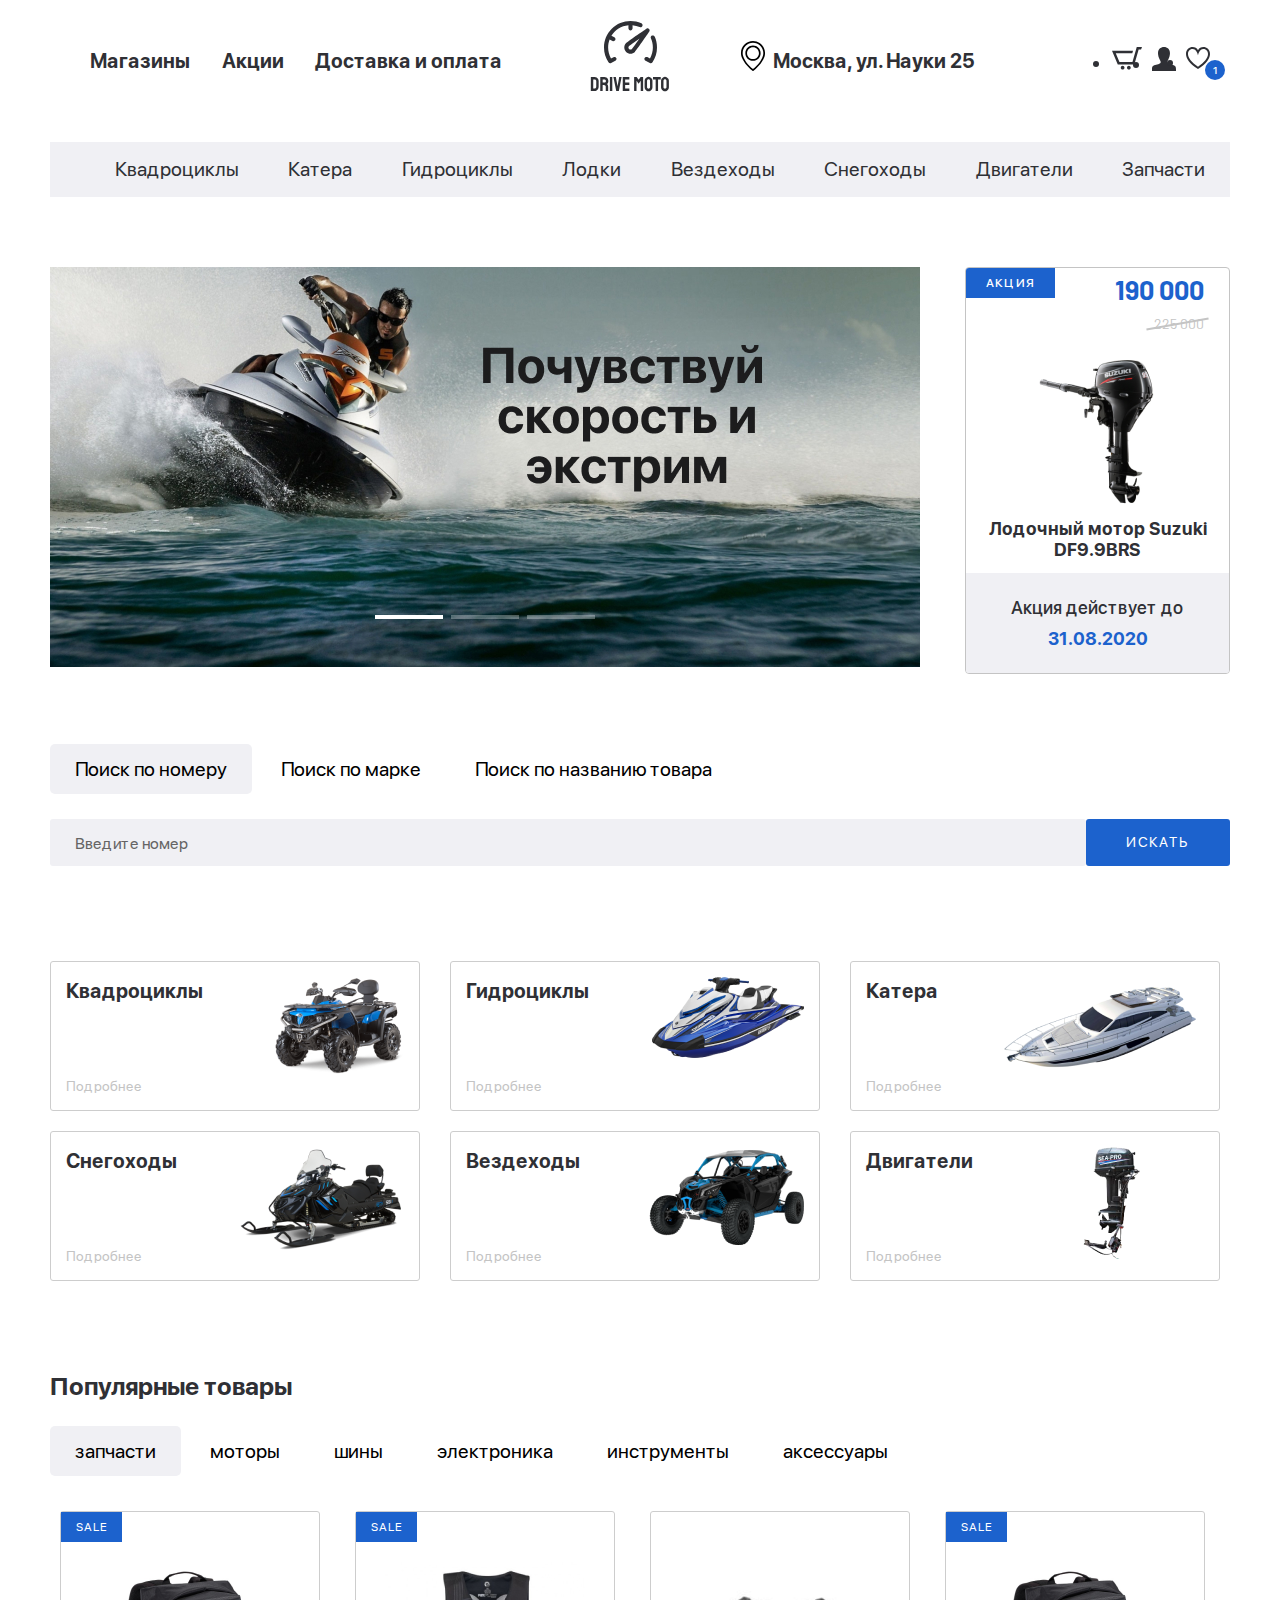
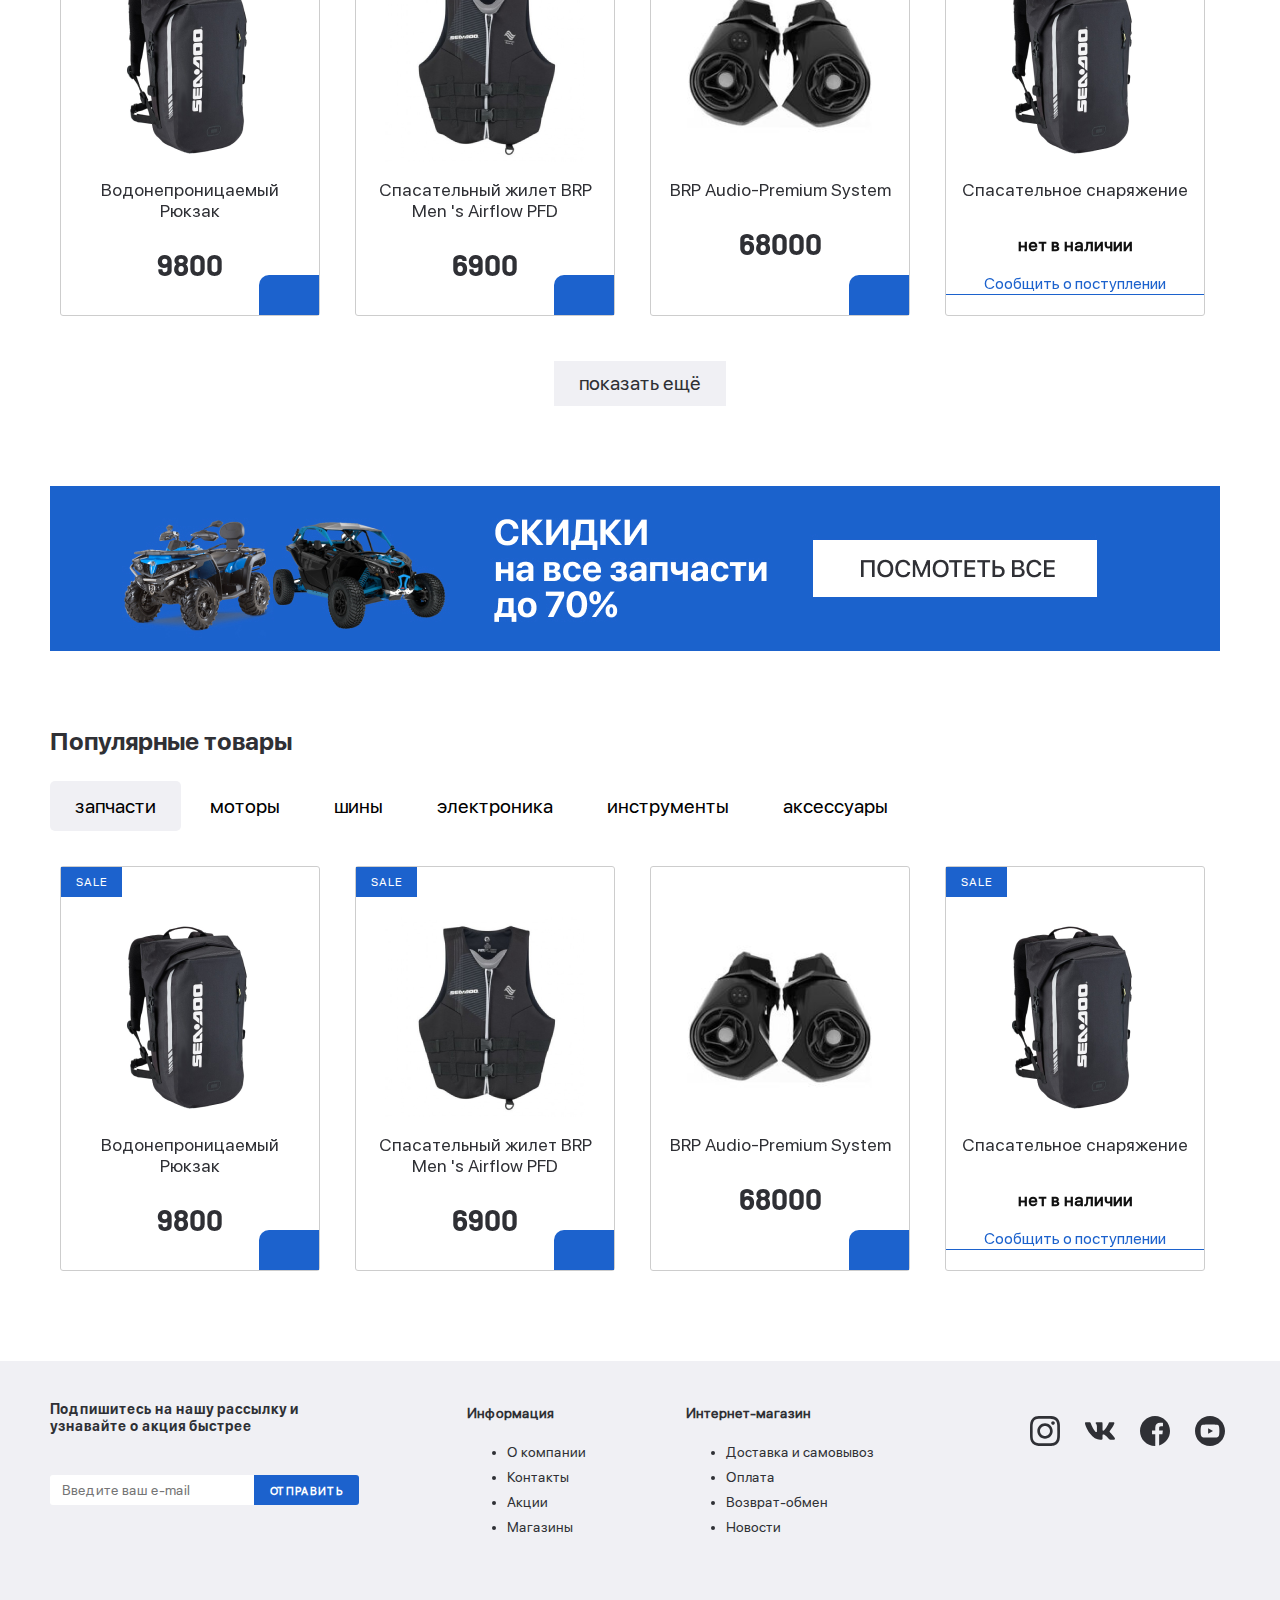
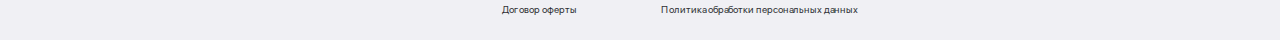
==== index.html @ 395903e8 "Feat (home-page): added footer" ====
<!DOCTYPE html>
<html lang="ru">

<head>
  <meta charset="UTF-8">
  <meta name="viewport" content="width=device-width, initial-scale=1.0">
  <meta http-equiv="X-UA-Compatible" content="ie=edge">
  <title>Document</title>

  <link rel="stylesheet" href="css/output/main.css">
  <!-- 
  <link rel="stylesheet" href="fonts/ght/ght.css"> -->
  <link href="https://fonts.googleapis.com/css2?family=Oswald:wght@200&display=swap" rel="stylesheet">

</head>

<body>

  <header class="header">
    <div class="header__top">
      <div class="container">
        <div class="header__top-inner">
          <div class="header__menu">
            <nav class="header-menu">
              <ul class="header-menu__list">
                <p class="header-menu__item">
                  <a href="#" class="header-menu__link">Магазины</a>
                </p>
                <p class="header-menu__item">
                  <a href="#" class="header-menu__link">Акции</a>
                </p>
                <p class="header-menu__item">
                  <a href="#" class="header-menu__link">Доставка и оплата</a>
                </p>
              </ul>
            </nav>
          </div>


          <!-- logo -->
          <a href="#" class="logo header__logo">
            <img class="logo__img" src="cscc/common-parts/logo/лого.svg" alt="logo">
          </a>

          <div class="header__right-section">
            <p class="header__adress">Москва, ул. Науки 25</p>

            <!-- внутри могут быть как ссылки, так и кнопки -->
            <ul class="header__user-list user-list">
              <li class="user-list__item"><a href="#" class="user-list__link">
                  <img src="cscc/common-parts/user-list/img/wish-list.svg" alt="" class="user-list__img">
                </a></li>
              <li class="user-list__item"><a href="#" class="user-list__link">
                  <img src="cscc/common-parts/user-list/img/man.svg" alt="" class="user-list__img">
                </a></li>
              <li class="user-list__item"><a href="#" class="user-list__link cart-icon">
                  <img src="cscc/common-parts/user-list/img/cart.svg" alt="" class="user-list__img">
                  <p class="cart-icon__count">1</p>
                </a></li>
            </ul>
          </div>

        </div>
      </div>
    </div>

    <div class="header__bottom">
      <div class="container">
        <div class="header__bottom-inner">
          <ul class="header-categories">
            <li class="header-categories__item"><a href="#" class="header-categories__link">Квадроциклы</a></li>
            <li class="header-categories__item"><a href="#" class="header-categories__link">Катера</a></li>
            <li class="header-categories__item"><a href="#" class="header-categories__link">Гидроциклы</a></li>
            <li class="header-categories__item"><a href="#" class="header-categories__link">Лодки</a></li>
            <li class="header-categories__item"><a href="#" class="header-categories__link">Вездеходы</a></li>
            <li class="header-categories__item"><a href="#" class="header-categories__link">Снегоходы</a></li>
            <li class="header-categories__item"><a href="#" class="header-categories__link">Двигатели</a></li>
            <li class="header-categories__item"><a href="#" class="header-categories__link">Запчасти</a></li>
          </ul>
        </div>
      </div>
    </div>

  </header>

  <section class="slider-section">
    <div class="container">
      <div class="slider-section__inner">


        <div class="slider-section__slider swiper">
          <div class="swiper-container">
            <!-- наименование не обязательно -->
            <div class="swiper-wrapper">
              <a href="#" class="swiper-slide card">
                <img src="cscc/slider-section/slider/content-img/slider-item.jpg" alt="slide">
              </a>
              <a href="#" class="swiper-slide card">
                <img src="cscc/slider-section/slider/content-img/slider-item.jpg" alt="slide">
              </a>
              <a href="#" class="swiper-slide card">
                <img src="cscc/slider-section/slider/content-img/slider-item.jpg" alt="slide">
              </a>

            </div>
            <button id="s-b-next-1" class="swiper-button-next"></button>
            <button id="s-b-prev-1" class="swiper-button-prev"></button>
            <div class="swiper-pagination"></div>
          </div>
        </div>

        <a class="slider-section__promo promo-deal" href="#">
          <div class="promo-deal__header">
            <p class="promo-deal__action">акция</p>
            <div class="promo-deal__prices">
              <div class="promo-deal__price-new">190 000</div>
              <div class="promo-deal__price-old">225 000</div>
            </div>
          </div>

          <div class="promo-deal__body">
            <img src="images/deal-item.png" alt="boat motor" class="promo-deal__img">
            <div class="promo-deal__name">Лодочный мотор
              Suzuki DF9.9BRS</div>
          </div>

          <div class="promo-deal__footer">
            <p class="promo-deal__title">Акция действует до</p>
            <time class="promo-deal__time" datetime="2020-08-31">31.08.2020</time>
          </div>
        </a>
      </div>
    </div>
  </section>

  <section class="search">
    <div class="container">
      <div class="search__inner tabs">
        <div class="search__tabs tabs__btn-box">
          <!-- tabs-section__btn-box -->
          <button data-section="search" data-btn="1" type="button" class="tabs__btn ">Поиск по номеру</button>
          <button data-section="search" data-btn="2" type="button" class="tabs__btn ">Поиск по марке</button>
          <button data-section="search" data-btn="3" type="button" class="tabs__btn ">Поиск по названию товара</button>
        </div>

        <div data-section="search" data-content='1' class="tabs__contents-box">
          <!-- search__content-box -->
          <form class="search__form">
            <input type="text" placeholder="Введите номер" class="search__input">
            <button type="submit" class="search__btn">искать</button>
          </form>
        </div>

        <div data-section="search" data-content='2' class="tabs__contents-box">
          <form class="search__form">
            <input type="text" placeholder="Введите марку" class="search__input">
            <button type="submit" class="search__btn">искать</button>
          </form>
        </div>

        <div data-section="search" data-content='3' class="tabs__contents-box">
          <form class="search__form">
            <input type="text" placeholder="Введите название товара" class="search__input">
            <button type="submit" class="search__btn">искать</button>
          </form>
        </div>
      </div>

    </div>

  </section>

  <section class="categories">
    <div class="container">
      <div class="categories__inner">
        <a href="#" class="categories__item ">
          <div class="categories__info">
            <p class="categories__info-title">Квадроциклы</p>
            <p class="categories__info-more">Подробнее</p>
          </div>
          <div class="category__img">
            <img src="cscc/category-section/img/item-1.png" alt="Квадроциклы">
          </div>
        </a>
        <a href="#" class="categories__item ">
          <div class="categories__info">
            <p class="categories__info-title">Гидроциклы</p>
            <p class="categories__info-more">Подробнее</p>
          </div>
          <div class="category__img">
            <img src="cscc/category-section/img/item-2.png" alt="Квадроциклы">
          </div>
        </a>
        <a href="#" class="categories__item ">
          <div class="categories__info">
            <p class="categories__info-title">Катера</p>
            <p class="categories__info-more">Подробнее</p>
          </div>
          <div class="category__img">
            <img src="cscc/category-section/img/item-3.png" alt="Квадроциклы">
          </div>

        </a>
        <a href="#" class="categories__item ">
          <div class="categories__info">
            <p class="categories__info-title">Снегоходы</p>
            <p class="categories__info-more">Подробнее</p>
          </div>
          <div class="category__img">
            <img src="cscc/category-section/img/item-4.png" alt="Квадроциклы">
          </div>
        </a>
        <a href="#" class="categories__item ">
          <div class="categories__info">
            <p class="categories__info-title">Вездеходы</p>
            <p class="categories__info-more">Подробнее</p>
          </div>
          <div class="category__img">
            <img src="cscc/category-section/img/item-5.png" alt="Квадроциклы">
          </div>
        </a>
        <a href="#" class="categories__item ">
          <div class="categories__info">
            <p class="categories__info-title">Двигатели</p>
            <p class="categories__info-more">Подробнее</p>
          </div>
          <div class="category__img">
            <img src="cscc/category-section/img/item-6.png" alt="Квадроциклы">
          </div>
        </a>
      </div>
    </div>

  </section>


  <!-- внутри следующей секции следующий принцип:
сперва идёт блок с табами-кнопками, каждая из которых имеет свой атрибут, необходимый для работы скрипта.
После идёт блок с контентом, внутри каждого из которых расположен слайдер со своим контентом-карточками. 
Инициализация экземпляров слайдера - в одном файле
Стилизация карточек с контентом реализована через классы-модификаторы -->

  <!-- внутри карточек не прописываю обработку событий (нажатие кнопок и фиксацию их нового состояния). Это легко, но на мой взгляд, на текущем этапе - это лишняя работа. Вёрстка всё равно будет переносится на реакт. -->
  <section class="popular">
    <div class="container">

      <h2 class="popular__title">Популярные товары</h2>
      <div class="popular__inner tabs">
        <div class="popular__tabs tabs__btn-box">
          <!-- tabs-section__btn-box -->
          <button data-section="popular" data-btn="1" type="button" class="tabs__btn ">запчасти</button>
          <button data-section="popular" data-btn="2" type="button" class="tabs__btn ">моторы</button>
          <button data-section="popular" data-btn="3" type="button" class="tabs__btn ">шины</button>
          <button data-section="popular" data-btn="4" type="button" class="tabs__btn ">электроника</button>
          <button data-section="popular" data-btn="5" type="button" class="tabs__btn ">инструменты</button>
          <button data-section="popular" data-btn="6" type="button" class="tabs__btn ">аксессуары</button>
        </div>

        <!-- возможно, для всего контента нужно будет сделать дополнительную обёртку. Логически изолировать таким образом контент от табов -->
        <div data-section="popular" data-content='1' class="tabs__contents-box">
          <!-- search__content-box -->
          <div class="popular-section__slider">
            <div class="swiper-container swiper">
              <!-- наименование не обязательно -->
              <div class="swiper-wrapper">

                <div class="swiper-slide card">

                  <div class="product-card product-card--sale">
                    <button id="spec" type="button" class="product-card__wish-list">
                      <svg>
                        <use href="./../store/cscc/common-parts/product-cart/icon/icons-sprite.svg#wish-list" />
                      </svg>
                    </button>
                    <button type="button" class="product-card__cart product-card__cart--active">
                      <svg>
                        <use href="./../store/cscc/common-parts/product-cart/icon/icons-sprite.svg#cart" />
                      </svg>
                    </button>
                    <button type="button" class="product-card__notify">Сообщить о поступлении</button>

                    <a href class="product-card__inner">
                      <p class="product-card__hover-text">посмотреть товар</p>
                      <p class="product-card__not-available">нет в наличии</p>

                      <div class="product-card__img">
                        <img src="cscc/popular-section/content-img/item-1.png" alt="Рюкзак">
                      </div>
                      <h4 class="product-card__title">Водонепроницаемый Рюкзак</h4>
                      <p class="product-card__price">9800</p>
                    </a>
                  </div>
                </div>
                <div class="swiper-slide card">

                  <div class="product-card product-card--sale">
                    <button id="spec" type="button" class="product-card__wish-list product-card__wish-list--active">
                      <svg>
                        <use href="./../store/cscc/common-parts/product-cart/icon/icons-sprite.svg#wish-list" />
                      </svg>
                    </button>
                    <button type="button" class="product-card__cart ">
                      <svg>
                        <use href="./../store/cscc/common-parts/product-cart/icon/icons-sprite.svg#cart" />
                      </svg>
                    </button>
                    <button type="button" class="product-card__notify">Сообщить о поступлении</button>

                    <a href class="product-card__inner">
                      <p class="product-card__hover-text">посмотреть товар</p>
                      <p class="product-card__not-available">нет в наличии</p>

                      <div class="product-card__img">
                        <img src="cscc/popular-section/content-img/item-2.png" alt="Шмот">
                      </div>
                      <h4 class="product-card__title">Спасательный жилет BRP Men 's Airflow PFD</h4>
                      <p class="product-card__price">6900</p>
                    </a>
                  </div>
                </div>
                <div class="swiper-slide card">

                  <div class="product-card ">
                    <button id="spec" type="button" class="product-card__wish-list product-card__wish-list--active">
                      <svg>
                        <use href="./../store/cscc/common-parts/product-cart/icon/icons-sprite.svg#wish-list" />
                      </svg>
                    </button>
                    <button type="button" class="product-card__cart ">
                      <svg>
                        <use href="./../store/cscc/common-parts/product-cart/icon/icons-sprite.svg#cart" />
                      </svg>
                    </button>
                    <button type="button" class="product-card__notify">Сообщить о поступлении</button>

                    <a href class="product-card__inner">
                      <p class="product-card__hover-text">посмотреть товар</p>
                      <p class="product-card__not-available">нет в наличии</p>

                      <div class="product-card__img">
                        <img src="cscc/popular-section/content-img/item-3.png" alt="Шмот">
                      </div>
                      <h4 class="product-card__title">BRP Audio-Premium System</h4>
                      <p class="product-card__price">68000</p>
                    </a>
                  </div>
                </div>
                <div class="swiper-slide card">

                  <div class="product-card product-card--sale product-card--not-available">
                    <button id="spec" type="button" class="product-card__wish-list">
                      <svg>
                        <use href="./../store/cscc/common-parts/product-cart/icon/icons-sprite.svg#wish-list" />
                      </svg>
                    </button>
                    <button type="button" class="product-card__cart ">
                      <svg>
                        <use href="./../store/cscc/common-parts/product-cart/icon/icons-sprite.svg#cart" />
                      </svg>
                    </button>
                    <button type="button" class="product-card__notify">Сообщить о поступлении</button>

                    <a href class="product-card__inner">
                      <p class="product-card__hover-text">посмотреть товар</p>
                      <p class="product-card__not-available">нет в наличии</p>

                      <div class="product-card__img">
                        <img src="cscc/popular-section/content-img/item-1.png" alt="Шмот">
                      </div>
                      <h4 class="product-card__title">Спасательное снаряжение</h4>
                      <p class="product-card__price">1000</p>
                    </a>
                  </div>
                </div>
                <div class="swiper-slide card">

                  <div class="product-card product-card--sale">
                    <button id="spec" type="button" class="product-card__wish-list product-card__wish-list--active">
                      <svg>
                        <use href="./../store/cscc/common-parts/product-cart/icon/icons-sprite.svg#wish-list" />
                      </svg>
                    </button>
                    <button type="button" class="product-card__cart ">
                      <svg>
                        <use href="./../store/cscc/common-parts/product-cart/icon/icons-sprite.svg#cart" />
                      </svg>
                    </button>
                    <button type="button" class="product-card__notify">Сообщить о поступлении</button>

                    <a href class="product-card__inner">
                      <p class="product-card__hover-text">посмотреть товар</p>
                      <p class="product-card__not-available">нет в наличии</p>

                      <div class="product-card__img">
                        <img src="cscc/popular-section/content-img/item-1.png" alt="Шмот">
                      </div>
                      <h4 class="product-card__title">Спасательный жилет BRP Men 's Airflow PFD</h4>
                      <p class="product-card__price">9800</p>
                    </a>
                  </div>
                </div>


              </div>
              <!-- уникальные id - для работы свайпера
              <button id="s-b-next-2" class="swiper-button-next"></button>
              <button id="s-b-prev-2" class="swiper-button-prev"></button> -->
              <div class="swiper-pagination"></div>
            </div>
            <!-- зарезервированные кнопки для слайдера -->
            <!-- <button class="swiper-button-next swiper-button-next1"></button>
            <button class="swiper-button-prev swiper-button-prev1"></button> -->
          </div>
          <div class="popular__show-more">
            <a href="#" class="popular__show-more-link">показать ещё</a>
          </div>
        </div>
        <div data-section="popular" data-content='2' class="tabs__contents-box">
          <div class="popular-section__slider">
            <div class="swiper-container swiper">
              <!-- наименование не обязательно -->
              <div class="swiper-wrapper">


                <div class="swiper-slide card">

                  <div class="product-card ">
                    <button id="spec" type="button" class="product-card__wish-list product-card__wish-list--active">
                      <svg>
                        <use href="./../store/cscc/common-parts/product-cart/icon/icons-sprite.svg#wish-list" />
                      </svg>
                    </button>
                    <button type="button" class="product-card__cart ">
                      <svg>
                        <use href="./../store/cscc/common-parts/product-cart/icon/icons-sprite.svg#cart" />
                      </svg>
                    </button>
                    <button type="button" class="product-card__notify">Сообщить о поступлении</button>

                    <a href class="product-card__inner">
                      <p class="product-card__hover-text">посмотреть товар</p>
                      <p class="product-card__not-available">нет в наличии</p>

                      <div class="product-card__img">
                        <img src="cscc/popular-section/content-img/item-3.png" alt="Шмот">
                      </div>
                      <h4 class="product-card__title">BRP Audio-Premium System</h4>
                      <p class="product-card__price">68000</p>
                    </a>
                  </div>
                </div>
                <div class="swiper-slide card">

                  <div class="product-card product-card--sale product-card--not-available">
                    <button id="spec" type="button" class="product-card__wish-list">
                      <svg>
                        <use href="./../store/cscc/common-parts/product-cart/icon/icons-sprite.svg#wish-list" />
                      </svg>
                    </button>
                    <button type="button" class="product-card__cart ">
                      <svg>
                        <use href="./../store/cscc/common-parts/product-cart/icon/icons-sprite.svg#cart" />
                      </svg>
                    </button>
                    <button type="button" class="product-card__notify">Сообщить о поступлении</button>

                    <a href class="product-card__inner">
                      <p class="product-card__hover-text">посмотреть товар</p>
                      <p class="product-card__not-available">нет в наличии</p>

                      <div class="product-card__img">
                        <img src="cscc/popular-section/content-img/item-1.png" alt="Шмот">
                      </div>
                      <h4 class="product-card__title">Спасательное снаряжение</h4>
                      <p class="product-card__price">1000</p>
                    </a>
                  </div>
                </div>
                <div class="swiper-slide card">

                  <div class="product-card product-card--sale">
                    <button id="spec" type="button" class="product-card__wish-list product-card__wish-list--active">
                      <svg>
                        <use href="./../store/cscc/common-parts/product-cart/icon/icons-sprite.svg#wish-list" />
                      </svg>
                    </button>
                    <button type="button" class="product-card__cart ">
                      <svg>
                        <use href="./../store/cscc/common-parts/product-cart/icon/icons-sprite.svg#cart" />
                      </svg>
                    </button>
                    <button type="button" class="product-card__notify">Сообщить о поступлении</button>

                    <a href class="product-card__inner">
                      <p class="product-card__hover-text">посмотреть товар</p>
                      <p class="product-card__not-available">нет в наличии</p>

                      <div class="product-card__img">
                        <img src="cscc/popular-section/content-img/item-1.png" alt="Шмот">
                      </div>
                      <h4 class="product-card__title">Спасательный жилет BRP Men 's Airflow PFD</h4>
                      <p class="product-card__price">9800</p>
                    </a>
                  </div>
                </div>
                <div class="swiper-slide card">

                  <div class="product-card product-card--sale">
                    <button id="spec" type="button" class="product-card__wish-list">
                      <svg>
                        <use href="./../store/cscc/common-parts/product-cart/icon/icons-sprite.svg#wish-list" />
                      </svg>
                    </button>
                    <button type="button" class="product-card__cart product-card__cart--active">
                      <svg>
                        <use href="./../store/cscc/common-parts/product-cart/icon/icons-sprite.svg#cart" />
                      </svg>
                    </button>
                    <button type="button" class="product-card__notify">Сообщить о поступлении</button>

                    <a href class="product-card__inner">
                      <p class="product-card__hover-text">посмотреть товар</p>
                      <p class="product-card__not-available">нет в наличии</p>

                      <div class="product-card__img">
                        <img src="cscc/popular-section/content-img/item-1.png" alt="Рюкзак">
                      </div>
                      <h4 class="product-card__title">Водонепроницаемый Рюкзак</h4>
                      <p class="product-card__price">9800</p>
                    </a>
                  </div>
                </div>
                <div class="swiper-slide card">

                  <div class="product-card product-card--sale">
                    <button id="spec" type="button" class="product-card__wish-list product-card__wish-list--active">
                      <svg>
                        <use href="./../store/cscc/common-parts/product-cart/icon/icons-sprite.svg#wish-list" />
                      </svg>
                    </button>
                    <button type="button" class="product-card__cart ">
                      <svg>
                        <use href="./../store/cscc/common-parts/product-cart/icon/icons-sprite.svg#cart" />
                      </svg>
                    </button>
                    <button type="button" class="product-card__notify">Сообщить о поступлении</button>

                    <a href class="product-card__inner">
                      <p class="product-card__hover-text">посмотреть товар</p>
                      <p class="product-card__not-available">нет в наличии</p>

                      <div class="product-card__img">
                        <img src="cscc/popular-section/content-img/item-2.png" alt="Шмот">
                      </div>
                      <h4 class="product-card__title">Спасательный жилет BRP Men 's Airflow PFD</h4>
                      <p class="product-card__price">6900</p>
                    </a>
                  </div>
                </div>


              </div>
              <!-- уникальные id - для работы свайпера
              <button id="s-b-next-2" class="swiper-button-next"></button>
              <button id="s-b-prev-2" class="swiper-button-prev"></button> -->
              <div class="swiper-pagination"></div>
            </div>
            <!-- зарезервированные кнопки для слайдера -->
            <!-- <button class="swiper-button-next swiper-button-next1"></button>
            <button class="swiper-button-prev swiper-button-prev1"></button> -->
          </div>
          <div class="popular__show-more">
            <a href="#" class="popular__show-more-link">показать ещё</a>
          </div>
        </div>
        <div data-section="popular" data-content='3' class="tabs__contents-box">
          <div class="popular-section__slider">
            <div class="swiper-container swiper">
              <!-- наименование не обязательно -->
              <div class="swiper-wrapper">

                <div class="swiper-slide card">
                  another slider-content
                </div>
                <div class="swiper-slide card">
                  another slider-content
                </div>
                <div class="swiper-slide card">
                  another slider-content
                </div>
                <div class="swiper-slide card">
                  another slider-content
                </div>
                <div class="swiper-slide card">
                  another slider-content
                </div>

              </div>
              <!-- уникальные id - для работы свайпера
              <button id="s-b-next-2" class="swiper-button-next"></button>
              <button id="s-b-prev-2" class="swiper-button-prev"></button> -->
              <div class="swiper-pagination"></div>
            </div>
            <!-- зарезервированные кнопки для слайдера -->
            <!-- <button class="swiper-button-next swiper-button-next1"></button>
            <button class="swiper-button-prev swiper-button-prev1"></button> -->
          </div>
          <div class="popular__show-more">
            <a href="#" class="popular__show-more-link">показать ещё</a>
          </div>
        </div>
        <div data-section="popular" data-content='4' class="tabs__contents-box">
          <div class="popular-section__slider">
            <div class="swiper-container swiper">
              <!-- наименование не обязательно -->
              <div class="swiper-wrapper">

                <div class="swiper-slide card">
                  slider with electronics content
                </div>
                <div class="swiper-slide card">
                  slider with electronics content
                </div>
                <div class="swiper-slide card">
                  slider with electronics content
                </div>
                <div class="swiper-slide card">
                  slider with electronics content
                </div>
                <div class="swiper-slide card">
                  slider with electronics content
                </div>

              </div>
              <!-- уникальные id - для работы свайпера
              <button id="s-b-next-2" class="swiper-button-next"></button>
              <button id="s-b-prev-2" class="swiper-button-prev"></button> -->
              <div class="swiper-pagination"></div>
            </div>
            <!-- зарезервированные кнопки для слайдера -->
            <!-- <button class="swiper-button-next swiper-button-next1"></button>
            <button class="swiper-button-prev swiper-button-prev1"></button> -->
          </div>
          <div class="popular__show-more">
            <a href="#" class="popular__show-more-link">показать ещё</a>
          </div>
        </div>
        <div data-section="popular" data-content='5' class="tabs__contents-box">
          <div class="popular-section__slider">
            <div class="swiper-container swiper">
              <!-- наименование не обязательно -->
              <div class="swiper-wrapper">

                <div class="swiper-slide card">
                  some slider-content
                </div>
                <div class="swiper-slide card">
                  some slider-content
                </div>
                <div class="swiper-slide card">
                  some slider-content
                </div>
                <div class="swiper-slide card">
                  some slider-content
                </div>
                <div class="swiper-slide card">
                  some slider-content
                </div>

              </div>
              <!-- уникальные id - для работы свайпера
              <button id="s-b-next-2" class="swiper-button-next"></button>
              <button id="s-b-prev-2" class="swiper-button-prev"></button> -->
              <div class="swiper-pagination"></div>
            </div>
            <!-- зарезервированные кнопки для слайдера -->
            <!-- <button class="swiper-button-next swiper-button-next1"></button>
            <button class="swiper-button-prev swiper-button-prev1"></button> -->
          </div>
          <div class="popular__show-more">
            <a href="#" class="popular__show-more-link">показать ещё</a>
          </div>
        </div>
        <div data-section="popular" data-content='6' class="tabs__contents-box">
          <div class="popular-section__slider">
            <div class="swiper-container swiper">
              <!-- наименование не обязательно -->
              <div class="swiper-wrapper">

                <div class="swiper-slide card">
                  another slider-content
                </div>
                <div class="swiper-slide card">
                  another slider-content
                </div>
                <div class="swiper-slide card">
                  another slider-content
                </div>
                <div class="swiper-slide card">
                  another slider-content
                </div>
                <div class="swiper-slide card">
                  another slider-content
                </div>

              </div>
              <!-- уникальные id - для работы свайпера
              <button id="s-b-next-2" class="swiper-button-next"></button>
              <button id="s-b-prev-2" class="swiper-button-prev"></button> -->
              <div class="swiper-pagination"></div>
            </div>
            <!-- зарезервированные кнопки для слайдера -->
            <!-- <button class="swiper-button-next swiper-button-next1"></button>
            <button class="swiper-button-prev swiper-button-prev1"></button> -->
          </div>
          <div class="popular__show-more">
            <a href="#" class="popular__show-more-link">показать ещё</a>
          </div>
        </div>
      </div>


    </div>

  </section>

  <section class="banner">
    <div class="container">
      <a href="#" class="banner__link">
        <img src="cscc/banner-section/content-img/banner.jpg" alt="Скидки на все запчасти до 70%">
      </a>
    </div>
  </section>

  <!-- вторая секция, очень похожая на popular, и по сути своей являющаяся тем же самым. Отличается только контентом. Для ускорения разработки решил не менять классы. -->
  <section class="popular">
    <div class="container">

      <h2 class="popular__title">Популярные товары</h2>
      <div class="popular__inner tabs">
        <div class="popular__tabs tabs__btn-box">
          <!-- tabs-section__btn-box -->
          <button data-section="popular-2" data-btn="1" type="button" class="tabs__btn ">запчасти</button>
          <button data-section="popular-2" data-btn="2" type="button" class="tabs__btn ">моторы</button>
          <button data-section="popular-2" data-btn="3" type="button" class="tabs__btn ">шины</button>
          <button data-section="popular-2" data-btn="4" type="button" class="tabs__btn ">электроника</button>
          <button data-section="popular-2" data-btn="5" type="button" class="tabs__btn ">инструменты</button>
          <button data-section="popular-2" data-btn="6" type="button" class="tabs__btn ">аксессуары</button>
        </div>

        <!-- возможно, для всего контента нужно будет сделать дополнительную обёртку. Логически изолировать таким образом контент от табов -->
        <div data-section="popular-2" data-content='1' class="tabs__contents-box">
          <!-- search__content-box -->
          <div class="popular-section__slider">
            <div class="swiper-container swiper">
              <!-- наименование не обязательно -->
              <div class="swiper-wrapper">

                <div class="swiper-slide card">

                  <div class="product-card product-card--sale">
                    <button id="spec" type="button" class="product-card__wish-list">
                      <svg>
                        <use href="./../store/cscc/common-parts/product-cart/icon/icons-sprite.svg#wish-list" />
                      </svg>
                    </button>
                    <button type="button" class="product-card__cart product-card__cart--active">
                      <svg>
                        <use href="./../store/cscc/common-parts/product-cart/icon/icons-sprite.svg#cart" />
                      </svg>
                    </button>
                    <button type="button" class="product-card__notify">Сообщить о поступлении</button>

                    <a href class="product-card__inner">
                      <p class="product-card__hover-text">посмотреть товар</p>
                      <p class="product-card__not-available">нет в наличии</p>

                      <div class="product-card__img">
                        <img src="cscc/popular-section/content-img/item-1.png" alt="Рюкзак">
                      </div>
                      <h4 class="product-card__title">Водонепроницаемый Рюкзак</h4>
                      <p class="product-card__price">9800</p>
                    </a>
                  </div>
                </div>
                <div class="swiper-slide card">

                  <div class="product-card product-card--sale">
                    <button id="spec" type="button" class="product-card__wish-list product-card__wish-list--active">
                      <svg>
                        <use href="./../store/cscc/common-parts/product-cart/icon/icons-sprite.svg#wish-list" />
                      </svg>
                    </button>
                    <button type="button" class="product-card__cart ">
                      <svg>
                        <use href="./../store/cscc/common-parts/product-cart/icon/icons-sprite.svg#cart" />
                      </svg>
                    </button>
                    <button type="button" class="product-card__notify">Сообщить о поступлении</button>

                    <a href class="product-card__inner">
                      <p class="product-card__hover-text">посмотреть товар</p>
                      <p class="product-card__not-available">нет в наличии</p>

                      <div class="product-card__img">
                        <img src="cscc/popular-section/content-img/item-2.png" alt="Шмот">
                      </div>
                      <h4 class="product-card__title">Спасательный жилет BRP Men 's Airflow PFD</h4>
                      <p class="product-card__price">6900</p>
                    </a>
                  </div>
                </div>
                <div class="swiper-slide card">

                  <div class="product-card ">
                    <button id="spec" type="button" class="product-card__wish-list product-card__wish-list--active">
                      <svg>
                        <use href="./../store/cscc/common-parts/product-cart/icon/icons-sprite.svg#wish-list" />
                      </svg>
                    </button>
                    <button type="button" class="product-card__cart ">
                      <svg>
                        <use href="./../store/cscc/common-parts/product-cart/icon/icons-sprite.svg#cart" />
                      </svg>
                    </button>
                    <button type="button" class="product-card__notify">Сообщить о поступлении</button>

                    <a href class="product-card__inner">
                      <p class="product-card__hover-text">посмотреть товар</p>
                      <p class="product-card__not-available">нет в наличии</p>

                      <div class="product-card__img">
                        <img src="cscc/popular-section/content-img/item-3.png" alt="Шмот">
                      </div>
                      <h4 class="product-card__title">BRP Audio-Premium System</h4>
                      <p class="product-card__price">68000</p>
                    </a>
                  </div>
                </div>
                <div class="swiper-slide card">

                  <div class="product-card product-card--sale product-card--not-available">
                    <button id="spec" type="button" class="product-card__wish-list">
                      <svg>
                        <use href="./../store/cscc/common-parts/product-cart/icon/icons-sprite.svg#wish-list" />
                      </svg>
                    </button>
                    <button type="button" class="product-card__cart ">
                      <svg>
                        <use href="./../store/cscc/common-parts/product-cart/icon/icons-sprite.svg#cart" />
                      </svg>
                    </button>
                    <button type="button" class="product-card__notify">Сообщить о поступлении</button>

                    <a href class="product-card__inner">
                      <p class="product-card__hover-text">посмотреть товар</p>
                      <p class="product-card__not-available">нет в наличии</p>

                      <div class="product-card__img">
                        <img src="cscc/popular-section/content-img/item-1.png" alt="Шмот">
                      </div>
                      <h4 class="product-card__title">Спасательное снаряжение</h4>
                      <p class="product-card__price">1000</p>
                    </a>
                  </div>
                </div>
                <div class="swiper-slide card">

                  <div class="product-card product-card--sale">
                    <button id="spec" type="button" class="product-card__wish-list product-card__wish-list--active">
                      <svg>
                        <use href="./../store/cscc/common-parts/product-cart/icon/icons-sprite.svg#wish-list" />
                      </svg>
                    </button>
                    <button type="button" class="product-card__cart ">
                      <svg>
                        <use href="./../store/cscc/common-parts/product-cart/icon/icons-sprite.svg#cart" />
                      </svg>
                    </button>
                    <button type="button" class="product-card__notify">Сообщить о поступлении</button>

                    <a href class="product-card__inner">
                      <p class="product-card__hover-text">посмотреть товар</p>
                      <p class="product-card__not-available">нет в наличии</p>

                      <div class="product-card__img">
                        <img src="cscc/popular-section/content-img/item-1.png" alt="Шмот">
                      </div>
                      <h4 class="product-card__title">Спасательный жилет BRP Men 's Airflow PFD</h4>
                      <p class="product-card__price">9800</p>
                    </a>
                  </div>
                </div>


              </div>
              <!-- уникальные id - для работы свайпера
              <button id="s-b-next-2" class="swiper-button-next"></button>
              <button id="s-b-prev-2" class="swiper-button-prev"></button> -->
              <div class="swiper-pagination"></div>
            </div>
            <!-- зарезервированные кнопки для слайдера -->
            <!-- <button class="swiper-button-next swiper-button-next1"></button>
            <button class="swiper-button-prev swiper-button-prev1"></button> -->
          </div>

        </div>
        <div data-section="popular-2" data-content='2' class="tabs__contents-box">
          <div class="popular-section__slider">
            <div class="swiper-container swiper">
              <!-- наименование не обязательно -->
              <div class="swiper-wrapper">


                <div class="swiper-slide card">

                  <div class="product-card ">
                    <button id="spec" type="button" class="product-card__wish-list product-card__wish-list--active">
                      <svg>
                        <use href="./../store/cscc/common-parts/product-cart/icon/icons-sprite.svg#wish-list" />
                      </svg>
                    </button>
                    <button type="button" class="product-card__cart ">
                      <svg>
                        <use href="./../store/cscc/common-parts/product-cart/icon/icons-sprite.svg#cart" />
                      </svg>
                    </button>
                    <button type="button" class="product-card__notify">Сообщить о поступлении</button>

                    <a href class="product-card__inner">
                      <p class="product-card__hover-text">посмотреть товар</p>
                      <p class="product-card__not-available">нет в наличии</p>

                      <div class="product-card__img">
                        <img src="cscc/popular-section/content-img/item-3.png" alt="Шмот">
                      </div>
                      <h4 class="product-card__title">BRP Audio-Premium System</h4>
                      <p class="product-card__price">68000</p>
                    </a>
                  </div>
                </div>
                <div class="swiper-slide card">

                  <div class="product-card product-card--sale product-card--not-available">
                    <button id="spec" type="button" class="product-card__wish-list">
                      <svg>
                        <use href="./../store/cscc/common-parts/product-cart/icon/icons-sprite.svg#wish-list" />
                      </svg>
                    </button>
                    <button type="button" class="product-card__cart ">
                      <svg>
                        <use href="./../store/cscc/common-parts/product-cart/icon/icons-sprite.svg#cart" />
                      </svg>
                    </button>
                    <button type="button" class="product-card__notify">Сообщить о поступлении</button>

                    <a href class="product-card__inner">
                      <p class="product-card__hover-text">посмотреть товар</p>
                      <p class="product-card__not-available">нет в наличии</p>

                      <div class="product-card__img">
                        <img src="cscc/popular-section/content-img/item-1.png" alt="Шмот">
                      </div>
                      <h4 class="product-card__title">Спасательное снаряжение</h4>
                      <p class="product-card__price">1000</p>
                    </a>
                  </div>
                </div>
                <div class="swiper-slide card">

                  <div class="product-card product-card--sale">
                    <button id="spec" type="button" class="product-card__wish-list product-card__wish-list--active">
                      <svg>
                        <use href="./../store/cscc/common-parts/product-cart/icon/icons-sprite.svg#wish-list" />
                      </svg>
                    </button>
                    <button type="button" class="product-card__cart ">
                      <svg>
                        <use href="./../store/cscc/common-parts/product-cart/icon/icons-sprite.svg#cart" />
                      </svg>
                    </button>
                    <button type="button" class="product-card__notify">Сообщить о поступлении</button>

                    <a href class="product-card__inner">
                      <p class="product-card__hover-text">посмотреть товар</p>
                      <p class="product-card__not-available">нет в наличии</p>

                      <div class="product-card__img">
                        <img src="cscc/popular-section/content-img/item-1.png" alt="Шмот">
                      </div>
                      <h4 class="product-card__title">Спасательный жилет BRP Men 's Airflow PFD</h4>
                      <p class="product-card__price">9800</p>
                    </a>
                  </div>
                </div>
                <div class="swiper-slide card">

                  <div class="product-card product-card--sale">
                    <button id="spec" type="button" class="product-card__wish-list">
                      <svg>
                        <use href="./../store/cscc/common-parts/product-cart/icon/icons-sprite.svg#wish-list" />
                      </svg>
                    </button>
                    <button type="button" class="product-card__cart product-card__cart--active">
                      <svg>
                        <use href="./../store/cscc/common-parts/product-cart/icon/icons-sprite.svg#cart" />
                      </svg>
                    </button>
                    <button type="button" class="product-card__notify">Сообщить о поступлении</button>

                    <a href class="product-card__inner">
                      <p class="product-card__hover-text">посмотреть товар</p>
                      <p class="product-card__not-available">нет в наличии</p>

                      <div class="product-card__img">
                        <img src="cscc/popular-section/content-img/item-1.png" alt="Рюкзак">
                      </div>
                      <h4 class="product-card__title">Водонепроницаемый Рюкзак</h4>
                      <p class="product-card__price">9800</p>
                    </a>
                  </div>
                </div>
                <div class="swiper-slide card">

                  <div class="product-card product-card--sale">
                    <button id="spec" type="button" class="product-card__wish-list product-card__wish-list--active">
                      <svg>
                        <use href="./../store/cscc/common-parts/product-cart/icon/icons-sprite.svg#wish-list" />
                      </svg>
                    </button>
                    <button type="button" class="product-card__cart ">
                      <svg>
                        <use href="./../store/cscc/common-parts/product-cart/icon/icons-sprite.svg#cart" />
                      </svg>
                    </button>
                    <button type="button" class="product-card__notify">Сообщить о поступлении</button>

                    <a href class="product-card__inner">
                      <p class="product-card__hover-text">посмотреть товар</p>
                      <p class="product-card__not-available">нет в наличии</p>

                      <div class="product-card__img">
                        <img src="cscc/popular-section/content-img/item-2.png" alt="Шмот">
                      </div>
                      <h4 class="product-card__title">Спасательный жилет BRP Men 's Airflow PFD</h4>
                      <p class="product-card__price">6900</p>
                    </a>
                  </div>
                </div>


              </div>
              <!-- уникальные id - для работы свайпера
              <button id="s-b-next-2" class="swiper-button-next"></button>
              <button id="s-b-prev-2" class="swiper-button-prev"></button> -->
              <div class="swiper-pagination"></div>
            </div>
            <!-- зарезервированные кнопки для слайдера -->
            <!-- <button class="swiper-button-next swiper-button-next1"></button>
            <button class="swiper-button-prev swiper-button-prev1"></button> -->
          </div>

        </div>
        <div data-section="popular-2" data-content='3' class="tabs__contents-box">
          <div class="popular-section__slider">
            <div class="swiper-container swiper">
              <!-- наименование не обязательно -->
              <div class="swiper-wrapper">

                <div class="swiper-slide card">
                  another slider-content
                </div>
                <div class="swiper-slide card">
                  another slider-content
                </div>
                <div class="swiper-slide card">
                  another slider-content
                </div>
                <div class="swiper-slide card">
                  another slider-content
                </div>
                <div class="swiper-slide card">
                  another slider-content
                </div>

              </div>
              <!-- уникальные id - для работы свайпера
              <button id="s-b-next-2" class="swiper-button-next"></button>
              <button id="s-b-prev-2" class="swiper-button-prev"></button> -->
              <div class="swiper-pagination"></div>
            </div>
            <!-- зарезервированные кнопки для слайдера -->
            <!-- <button class="swiper-button-next swiper-button-next1"></button>
            <button class="swiper-button-prev swiper-button-prev1"></button> -->
          </div>

        </div>
        <div data-section="popular-2" data-content='4' class="tabs__contents-box">
          <div class="popular-section__slider">
            <div class="swiper-container swiper">
              <!-- наименование не обязательно -->
              <div class="swiper-wrapper">

                <div class="swiper-slide card">
                  slider with electronics content
                </div>
                <div class="swiper-slide card">
                  slider with electronics content
                </div>
                <div class="swiper-slide card">
                  slider with electronics content
                </div>
                <div class="swiper-slide card">
                  slider with electronics content
                </div>
                <div class="swiper-slide card">
                  slider with electronics content
                </div>

              </div>
              <!-- уникальные id - для работы свайпера
              <button id="s-b-next-2" class="swiper-button-next"></button>
              <button id="s-b-prev-2" class="swiper-button-prev"></button> -->
              <div class="swiper-pagination"></div>
            </div>
            <!-- зарезервированные кнопки для слайдера -->
            <!-- <button class="swiper-button-next swiper-button-next1"></button>
            <button class="swiper-button-prev swiper-button-prev1"></button> -->
          </div>

        </div>
        <div data-section="popular-2" data-content='5' class="tabs__contents-box">
          <div class="popular-section__slider">
            <div class="swiper-container swiper">
              <!-- наименование не обязательно -->
              <div class="swiper-wrapper">

                <div class="swiper-slide card">
                  some slider-content
                </div>
                <div class="swiper-slide card">
                  some slider-content
                </div>
                <div class="swiper-slide card">
                  some slider-content
                </div>
                <div class="swiper-slide card">
                  some slider-content
                </div>
                <div class="swiper-slide card">
                  some slider-content
                </div>

              </div>
              <!-- уникальные id - для работы свайпера
              <button id="s-b-next-2" class="swiper-button-next"></button>
              <button id="s-b-prev-2" class="swiper-button-prev"></button> -->
              <div class="swiper-pagination"></div>
            </div>
            <!-- зарезервированные кнопки для слайдера -->
            <!-- <button class="swiper-button-next swiper-button-next1"></button>
            <button class="swiper-button-prev swiper-button-prev1"></button> -->
          </div>

        </div>
        <div data-section="popular-2" data-content='6' class="tabs__contents-box">
          <div class="popular-section__slider">
            <div class="swiper-container swiper">
              <!-- наименование не обязательно -->
              <div class="swiper-wrapper">

                <div class="swiper-slide card">
                  another slider-content
                </div>
                <div class="swiper-slide card">
                  another slider-content
                </div>
                <div class="swiper-slide card">
                  another slider-content
                </div>
                <div class="swiper-slide card">
                  another slider-content
                </div>
                <div class="swiper-slide card">
                  another slider-content
                </div>

              </div>
              <!-- уникальные id - для работы свайпера
              <button id="s-b-next-2" class="swiper-button-next"></button>
              <button id="s-b-prev-2" class="swiper-button-prev"></button> -->
              <div class="swiper-pagination"></div>
            </div>
            <!-- зарезервированные кнопки для слайдера -->
            <!-- <button class="swiper-button-next swiper-button-next1"></button>
            <button class="swiper-button-prev swiper-button-prev1"></button> -->
          </div>

        </div>
      </div>


    </div>

  </section>

  <footer class="footer">
    <div class="container">

      <div class="footer__top">

        <div class="footer__subscribe-form">
          <h4 class="footer__form-title">Подпишитесь на нашу рассылку
            и узнавайте о акция быстрее</h4>
          <form action="" class="footer__form">
            <input type="text" placeholder="Введите ваш e-mail" class="footer__form-input">
            <button class="footer__form-button" type="submit">Отправить</button>
          </form>
        </div>

        <div class="footer__information-list list-info">
          <div class="list-info__section">
            <h6 class="list-info__title">Информация</h6>
            <ul class="list-info__list">
              <li class="list-info__list-item"><a href="#">О компании</a></li>
              <li class="list-info__list-item"><a href="#">Контакты</a></li>
              <li class="list-info__list-item"><a href="#">Акции</a></li>
              <li class="list-info__list-item"><a href="#">Магазины</a></li>
            </ul>
          </div>
          <div class="list-info__section">
            <h6 class="list-info__title">Интернет-магазин</h6>
            <ul class="list-info__list">
              <li class="list-info__list-item"><a href="#">Доставка и самовывоз</a></li>
              <li class="list-info__list-item"><a href="#">Оплата</a></li>
              <li class="list-info__list-item"><a href="#">Возврат-обмен</a></li>
              <li class="list-info__list-item"><a href="#">Новости</a></li>
            </ul>
          </div>
        </div>

        <div class="footer__social-links">
          <ul class="footer__social-buttons-list social-links">
            <li class="social-links__item social-links__item_facebook">
              <a href="#">
                <svg>
                  <use href="cscc/common-parts/social-links/icon/icons-sprite.svg#instagram"></use>
                </svg>
              </a>
            </li>
            <li class="social-links__item social-links__item_twitter">
              <a href="#">
                <svg>
                   <use href="cscc/common-parts/social-links/icon/icons-sprite.svg#vk"></use>
                </svg>
              </a>
            </li>
            <li class="social-links__item social-links__item_instagram">
              <a href="#">
                <svg>
                   <use href="cscc/common-parts/social-links/icon/icons-sprite.svg#facebook"></use>
                </svg>
              </a>
            </li>
            <li class="social-links__item social-links__item_youtube">
              <a href="#">
                <svg>
                   <use href="cscc/common-parts/social-links/icon/icons-sprite.svg#youtube"></use>
                </svg>
              </a>
            </li>
          </ul>
        </div>
      </div>

      <div class="footer__bottom">
        <a href="#" class="footer__bottom-link">Договор оферты</a>
        <a href="#" class="footer__bottom-link">Политика обработки персональных данных</a>
      </div>
    </div>
  </footer>

  <script src="./cscc/common-parts/sliderjs/js/swiper.min.js"></script><!-- сама библиотека свайпера -->
  <script src="./cscc/common-parts/sliderjs/js/slider.js"></script><!-- инициализация всех свайперов доступных на странице -->
  <script src="cscc/search-section/script.js"></script><!-- контент в табах -->
</body>

</html>
---- css/output/main.css ----
@charset "UTF-8";
/* начальные стили проекта */
/*! normalize.css v8.0.1 | MIT License | github.com/necolas/normalize.css */
/* Document
   ========================================================================== */
/**
 * 1. Correct the line height in all browsers.
 * 2. Prevent adjustments of font size after orientation changes in iOS.
 */
html {
  line-height: 1.15;
  /* 1 */
  -webkit-text-size-adjust: 100%;
  /* 2 */
}

/* Sections
   ========================================================================== */
/**
 * Remove the margin in all browsers.
 */
body {
  margin: 0;
}

/**
 * Render the `main` element consistently in IE.
 */
main {
  display: block;
}

/**
 * Correct the font size and margin on `h1` elements within `section` and
 * `article` contexts in Chrome, Firefox, and Safari.
 */
h1 {
  font-size: 2em;
  margin: 0.67em 0;
}

/* Grouping content
   ========================================================================== */
/**
 * 1. Add the correct box sizing in Firefox.
 * 2. Show the overflow in Edge and IE.
 */
hr {
  box-sizing: content-box;
  /* 1 */
  height: 0;
  /* 1 */
  overflow: visible;
  /* 2 */
}

/**
 * 1. Correct the inheritance and scaling of font size in all browsers.
 * 2. Correct the odd `em` font sizing in all browsers.
 */
pre {
  font-family: monospace, monospace;
  /* 1 */
  font-size: 1em;
  /* 2 */
}

/* Text-level semantics
   ========================================================================== */
/**
 * Remove the gray background on active links in IE 10.
 */
a {
  background-color: transparent;
}

/**
 * 1. Remove the bottom border in Chrome 57-
 * 2. Add the correct text decoration in Chrome, Edge, IE, Opera, and Safari.
 */
abbr[title] {
  border-bottom: none;
  /* 1 */
  text-decoration: underline;
  /* 2 */
  text-decoration: underline dotted;
  /* 2 */
}

/**
 * Add the correct font weight in Chrome, Edge, and Safari.
 */
b,
strong {
  font-weight: bolder;
}

/**
 * 1. Correct the inheritance and scaling of font size in all browsers.
 * 2. Correct the odd `em` font sizing in all browsers.
 */
code,
kbd,
samp {
  font-family: monospace, monospace;
  /* 1 */
  font-size: 1em;
  /* 2 */
}

/**
 * Add the correct font size in all browsers.
 */
small {
  font-size: 80%;
}

/**
 * Prevent `sub` and `sup` elements from affecting the line height in
 * all browsers.
 */
sub,
sup {
  font-size: 75%;
  line-height: 0;
  position: relative;
  vertical-align: baseline;
}

sub {
  bottom: -0.25em;
}

sup {
  top: -0.5em;
}

/* Embedded content
   ========================================================================== */
/**
 * Remove the border on images inside links in IE 10.
 */
img {
  border-style: none;
}

/* Forms
   ========================================================================== */
/**
 * 1. Change the font styles in all browsers.
 * 2. Remove the margin in Firefox and Safari.
 */
button,
input,
optgroup,
select,
textarea {
  font-family: inherit;
  /* 1 */
  font-size: 100%;
  /* 1 */
  line-height: 1.15;
  /* 1 */
  margin: 0;
  /* 2 */
}

/**
 * Show the overflow in IE.
 * 1. Show the overflow in Edge.
 */
button,
input {
  /* 1 */
  overflow: visible;
}

/**
 * Remove the inheritance of text transform in Edge, Firefox, and IE.
 * 1. Remove the inheritance of text transform in Firefox.
 */
button,
select {
  /* 1 */
  text-transform: none;
}

/**
 * Correct the inability to style clickable types in iOS and Safari.
 */
button,
[type="button"],
[type="reset"],
[type="submit"] {
  -webkit-appearance: button;
}

/**
 * Remove the inner border and padding in Firefox.
 */
button::-moz-focus-inner,
[type="button"]::-moz-focus-inner,
[type="reset"]::-moz-focus-inner,
[type="submit"]::-moz-focus-inner {
  border-style: none;
  padding: 0;
}

/**
 * Restore the focus styles unset by the previous rule.
 */
button:-moz-focusring,
[type="button"]:-moz-focusring,
[type="reset"]:-moz-focusring,
[type="submit"]:-moz-focusring {
  outline: 1px dotted ButtonText;
}

/**
 * Correct the padding in Firefox.
 */
fieldset {
  padding: 0.35em 0.75em 0.625em;
}

/**
 * 1. Correct the text wrapping in Edge and IE.
 * 2. Correct the color inheritance from `fieldset` elements in IE.
 * 3. Remove the padding so developers are not caught out when they zero out
 *    `fieldset` elements in all browsers.
 */
legend {
  box-sizing: border-box;
  /* 1 */
  color: inherit;
  /* 2 */
  display: table;
  /* 1 */
  max-width: 100%;
  /* 1 */
  padding: 0;
  /* 3 */
  white-space: normal;
  /* 1 */
}

/**
 * Add the correct vertical alignment in Chrome, Firefox, and Opera.
 */
progress {
  vertical-align: baseline;
}

/**
 * Remove the default vertical scrollbar in IE 10+.
 */
textarea {
  overflow: auto;
}

/**
 * 1. Add the correct box sizing in IE 10.
 * 2. Remove the padding in IE 10.
 */
[type="checkbox"],
[type="radio"] {
  box-sizing: border-box;
  /* 1 */
  padding: 0;
  /* 2 */
}

/**
 * Correct the cursor style of increment and decrement buttons in Chrome.
 */
[type="number"]::-webkit-inner-spin-button,
[type="number"]::-webkit-outer-spin-button {
  height: auto;
}

/**
 * 1. Correct the odd appearance in Chrome and Safari.
 * 2. Correct the outline style in Safari.
 */
[type="search"] {
  -webkit-appearance: textfield;
  /* 1 */
  outline-offset: -2px;
  /* 2 */
}

/**
 * Remove the inner padding in Chrome and Safari on macOS.
 */
[type="search"]::-webkit-search-decoration {
  -webkit-appearance: none;
}

/**
 * 1. Correct the inability to style clickable types in iOS and Safari.
 * 2. Change font properties to `inherit` in Safari.
 */
::-webkit-file-upload-button {
  -webkit-appearance: button;
  /* 1 */
  font: inherit;
  /* 2 */
}

/* Interactive
   ========================================================================== */
/*
 * Add the correct display in Edge, IE 10+, and Firefox.
 */
details {
  display: block;
}

/*
 * Add the correct display in all browsers.
 */
summary {
  display: list-item;
}

/* Misc
   ========================================================================== */
/**
 * Add the correct display in IE 10+.
 */
template {
  display: none;
}

/**
 * Add the correct display in IE 10.
 */
[hidden] {
  display: none;
}

/* Slider */
.slick-slider {
  position: relative;
  display: block;
  box-sizing: border-box;
  user-select: none;
  -webkit-touch-callout: none;
  -khtml-user-select: none;
  touch-action: pan-y;
  -webkit-tap-highlight-color: transparent;
}

.slick-list {
  position: relative;
  display: block;
  overflow: hidden;
  margin: 0;
  padding: 0;
}

.slick-list:focus {
  outline: none;
}

.slick-list.dragging {
  cursor: pointer;
  cursor: hand;
}

.slick-slider .slick-track,
.slick-slider .slick-list {
  transform: translate3d(0, 0, 0);
}

.slick-track {
  position: relative;
  top: 0;
  left: 0;
  display: block;
  margin-left: auto;
  margin-right: auto;
}

.slick-track:before,
.slick-track:after {
  display: table;
  content: '';
}

.slick-track:after {
  clear: both;
}

.slick-loading .slick-track {
  visibility: hidden;
}

.slick-slide {
  display: none;
  float: left;
  height: 100%;
  min-height: 1px;
}

[dir='rtl'] .slick-slide {
  float: right;
}

.slick-slide img {
  display: block;
}

.slick-slide.slick-loading img {
  display: none;
}

.slick-slide.dragging img {
  pointer-events: none;
}

.slick-initialized .slick-slide {
  display: block;
}

.slick-loading .slick-slide {
  visibility: hidden;
}

.slick-vertical .slick-slide {
  display: block;
  height: auto;
  border: 1px solid transparent;
}

.slick-arrow.slick-hidden {
  display: none;
}

/* самые базовые стили проекта */
/* базовые цвета текста */
/* базовые цвета макета */
/* для всех ссылок */
/* анимация перекрашивания иконок */
/* анимация перекрашивания текста */
/* для sidebar menu */
/* анимация для пунктов side-bar menu. Реализовано отдельно, поскольку не является ссылками */
/* тоже анимация, для svg иконок пунктов sidebar menu */
/* рамки у элементов sidebar menu */
/* для внутренних элементво сайта (кнопок) */
/* анимация для svg элементов, являющихся кнопками или другими эл. управления */
/* общий стиль теней для всех объектов на сайте */
* {
  box-sizing: border-box;
  user-select: none;
  /* потом отменить, поскольку клиент захочет выделять название товара зачем либо */
}

body {
  color: #2F3035;
  font-family: "SFProDisplay-Regular", sans-serif;
  font-size: 20px;
  line-height: 24px;
  margin: 0;
  /*   background-color: black; */
}

.container {
  max-width: 1200px;
  margin: 0 auto;
  padding: 0 10px;
}

.hidden {
  display: none;
}

h1,
h2,
h3,
h4,
h5,
h6,
p {
  margin-top: 0;
  margin-bottom: 0;
  font-size: inherit;
  line-height: 1;
}

a {
  color: inherit;
  text-decoration: none;
}

a:hover {
  text-decoration: none;
  /* color: $blue; */
}

/* класс для добавления анимации элементам управления */
.link-animation {
  /* анимация самой ссылки. Того, что в ней находится */
  transition: 0.2s color ease-in;
  /* анимация внутреннего текста */
  /* подчёркивания */
  /* подчёркивания при наведении */
  /* анимация для внутренних иконок */
  /* анимация для внутреннего текста, если он задан отдельным спаном */
  /* анимация для внутренних иконок при наведении */
  /* анимация для внутреннего текста, если он задан отдельным спаном, при наведении*/
}

.link-animation:hover {
  color: red;
  transition: 0.2s color ease-in;
}

.link-animation:before {
  display: block;
  position: absolute;
  content: "";
  height: 2px;
  width: 0;
  background: red;
  transition: width 0.2s ease-in-out, left 0.2s ease-in-out;
  left: 50%;
  bottom: 0;
}

.link-animation:after {
  display: block;
  position: absolute;
  content: "";
  height: 2px;
  width: 0;
  background-color: red;
  transition: width 0.2s ease-in-out;
  left: 50%;
  bottom: 0;
}

.link-animation:hover:before {
  width: 50%;
  left: 0;
}

.link-animation:hover:after {
  width: 50%;
}

.link-animation svg {
  transition: 0.2s fill ease-in;
}

.link-animation span {
  transition: 0.2s color ease-in;
}

.link-animation:hover svg {
  fill: red;
}

.link-animation:hover span {
  color: red;
}

/* общие блоки */
.user-list {
  display: flex;
}

.user-list__item {
  margin-left: 10px;
}

.logo {
  margin: 0 20px;
}

/* шрифты */
@font-face {
  font-family: "SFProDisplay-Regular";
  src: url("./../../fonts/SFProDisplay-Regular.woff2") format("woff2");
  font-weight: 400;
  font-style: normal;
  font-display: swap;
}

@font-face {
  font-family: "SFProDisplay-Medium";
  src: url("./../../fonts/SFProDisplay-Medium.woff2") format("woff2");
  font-weight: 500;
  font-style: normal;
  font-display: swap;
}

@font-face {
  font-family: "SFProDisplay-Semibold";
  src: url("./../../fonts/SFProDisplay-Semibold.woff2") format("woff2");
  font-weight: 600;
  font-style: normal;
  font-display: swap;
}

@font-face {
  font-family: "SFProDisplay-Bold";
  src: url("./../../fonts/SFProDisplay-Bold.woff2") format("woff2");
  font-weight: 700;
  font-style: normal;
  font-display: swap;
}

/* barlow */
/* не поддерживает кириллицу */
@font-face {
  font-family: "Barlow-Regular";
  src: url("./../../fonts/Barlow-Regular.ttf");
  font-weight: 400;
  font-style: normal;
  font-display: swap;
}

@font-face {
  font-family: "Barlow-Bold";
  src: url("./../../fonts/Barlow-Bold.ttf");
  font-weight: 700;
  font-style: normal;
  font-display: swap;
}

/* header */
.header {
  margin-bottom: 70px;
}

.header__top-inner {
  display: flex;
  justify-content: space-between;
  align-items: center;
  min-height: 122px;
  font-family: "SFProDisplay-Bold", sans-serif;
}

.header__menu {
  width: 40%;
}

.header__right-section {
  display: flex;
  width: 40%;
  align-items: center;
  margin-right: 20px;
}

.header__adress {
  position: relative;
  margin-right: auto;
  padding-left: 35px;
}

.header__adress::before {
  content: "";
  position: absolute;
  bottom: 0;
  left: 0;
  width: 30px;
  height: 30px;
  background-image: url("../../cscc/header/img/location.svg");
  background-position: center;
  background-size: cover;
}

.header-menu {
  margin-right: 10px;
}

.header-menu__list {
  display: flex;
  justify-content: space-between;
  flex-wrap: wrap;
}

.header-menu__item {
  display: inline;
  margin: 10px 10px 10px 0;
}

.header-categories {
  display: flex;
  justify-content: space-around;
  align-items: center;
  background-color: #F0F0F4;
  font-family: "SFProDisplay-Regular";
  min-height: 55px;
  /* всю анимацию ссылок при наведении на них, можно вынести в отдельный класс-стилизатор. Но здесь это встречается пока только в меню */
}

.header-categories__item {
  margin: 0 10px;
  line-height: 55px;
  display: block;
  height: 55px;
}

.header-categories__link {
  position: relative;
  display: block;
  height: 100%;
}

.header-categories__link:hover {
  color: black;
}

.header-categories__link::before {
  content: "";
  position: absolute;
  height: 3px;
  width: 0;
  bottom: 0;
  background-color: #1C62CD;
  right: 0;
  left: auto;
  transition: all .3s;
}

.header-categories__link:hover::before {
  width: 100%;
  bottom: 0;
  left: 0;
  right: auto;
}

.cart-icon {
  position: relative;
}

.cart-icon__count {
  position: absolute;
  font-family: "SFProDisplay-Medium";
  top: 10px;
  right: -15px;
  color: white;
  font-size: 10px;
  line-height: 20px;
  text-align: center;
  width: 20px;
  height: 20px;
  border-radius: 50%;
  background-color: #1C62CD;
}

/* подключил общий свайпер с дефолтными стилями */
/**
 * Swiper 5.4.5
 * Most modern mobile touch slider and framework with hardware accelerated transitions
 * http://swiperjs.com
 *
 * Copyright 2014-2020 Vladimir Kharlampidi
 *
 * Released under the MIT License
 *
 * Released on: June 16, 2020
 */
@font-face {
  font-family: 'swiper-icons';
  src: url("data:application/font-woff;charset=utf-8;base64, [base64]//wADZ2x5ZgAAAywAAADMAAAD2MHtryVoZWFkAAABbAAAADAAAAA2E2+eoWhoZWEAAAGcAAAAHwAAACQC9gDzaG10eAAAAigAAAAZAAAArgJkABFsb2NhAAAC0AAAAFoAAABaFQAUGG1heHAAAAG8AAAAHwAAACAAcABAbmFtZQAAA/gAAAE5AAACXvFdBwlwb3N0AAAFNAAAAGIAAACE5s74hXjaY2BkYGAAYpf5Hu/j+W2+MnAzMYDAzaX6QjD6/4//Bxj5GA8AuRwMYGkAPywL13jaY2BkYGA88P8Agx4j+/8fQDYfA1AEBWgDAIB2BOoAeNpjYGRgYNBh4GdgYgABEMnIABJzYNADCQAACWgAsQB42mNgYfzCOIGBlYGB0YcxjYGBwR1Kf2WQZGhhYGBiYGVmgAFGBiQQkOaawtDAoMBQxXjg/wEGPcYDDA4wNUA2CCgwsAAAO4EL6gAAeNpj2M0gyAACqxgGNWBkZ2D4/wMA+xkDdgAAAHjaY2BgYGaAYBkGRgYQiAHyGMF8FgYHIM3DwMHABGQrMOgyWDLEM1T9/w8UBfEMgLzE////P/5//f/V/xv+r4eaAAeMbAxwIUYmIMHEgKYAYjUcsDAwsLKxc3BycfPw8jEQA/[base64]/uznmfPFBNODM2K7MTQ45YEAZqGP81AmGGcF3iPqOop0r1SPTaTbVkfUe4HXj97wYE+yNwWYxwWu4v1ugWHgo3S1XdZEVqWM7ET0cfnLGxWfkgR42o2PvWrDMBSFj/IHLaF0zKjRgdiVMwScNRAoWUoH78Y2icB/yIY09An6AH2Bdu/UB+yxopYshQiEvnvu0dURgDt8QeC8PDw7Fpji3fEA4z/PEJ6YOB5hKh4dj3EvXhxPqH/SKUY3rJ7srZ4FZnh1PMAtPhwP6fl2PMJMPDgeQ4rY8YT6Gzao0eAEA409DuggmTnFnOcSCiEiLMgxCiTI6Cq5DZUd3Qmp10vO0LaLTd2cjN4fOumlc7lUYbSQcZFkutRG7g6JKZKy0RmdLY680CDnEJ+UMkpFFe1RN7nxdVpXrC4aTtnaurOnYercZg2YVmLN/d/gczfEimrE/fs/bOuq29Zmn8tloORaXgZgGa78yO9/cnXm2BpaGvq25Dv9S4E9+5SIc9PqupJKhYFSSl47+Qcr1mYNAAAAeNptw0cKwkAAAMDZJA8Q7OUJvkLsPfZ6zFVERPy8qHh2YER+3i/BP83vIBLLySsoKimrqKqpa2hp6+jq6RsYGhmbmJqZSy0sraxtbO3sHRydnEMU4uR6yx7JJXveP7WrDycAAAAAAAH//wACeNpjYGRgYOABYhkgZgJCZgZNBkYGLQZtIJsFLMYAAAw3ALgAeNolizEKgDAQBCchRbC2sFER0YD6qVQiBCv/H9ezGI6Z5XBAw8CBK/m5iQQVauVbXLnOrMZv2oLdKFa8Pjuru2hJzGabmOSLzNMzvutpB3N42mNgZGBg4GKQYzBhYMxJLMlj4GBgAYow/P/PAJJhLM6sSoWKfWCAAwDAjgbRAAB42mNgYGBkAIIbCZo5IPrmUn0hGA0AO8EFTQAA") format("woff");
  font-weight: 400;
  font-style: normal;
}

:root {
  --swiper-theme-color: #007aff;
}

.swiper-container {
  margin-left: auto;
  margin-right: auto;
  position: relative;
  overflow: hidden;
  list-style: none;
  padding: 0;
  /* Fix of Webkit flickering */
  z-index: 1;
}

.swiper-container-vertical > .swiper-wrapper {
  flex-direction: column;
}

.swiper-wrapper {
  position: relative;
  width: 100%;
  height: 100%;
  z-index: 1;
  display: flex;
  transition-property: transform;
  box-sizing: content-box;
}

.swiper-container-android .swiper-slide,
.swiper-wrapper {
  transform: translate3d(0px, 0, 0);
}

.swiper-container-multirow > .swiper-wrapper {
  flex-wrap: wrap;
}

.swiper-container-multirow-column > .swiper-wrapper {
  flex-wrap: wrap;
  flex-direction: column;
}

.swiper-container-free-mode > .swiper-wrapper {
  transition-timing-function: ease-out;
  margin: 0 auto;
}

.swiper-slide {
  flex-shrink: 0;
  width: 100%;
  height: 100%;
  position: relative;
  transition-property: transform;
}

.swiper-slide-invisible-blank {
  visibility: hidden;
}

/* Auto Height */
.swiper-container-autoheight,
.swiper-container-autoheight .swiper-slide {
  height: auto;
}

.swiper-container-autoheight .swiper-wrapper {
  align-items: flex-start;
  transition-property: transform, height;
}

/* 3D Effects */
.swiper-container-3d {
  perspective: 1200px;
}

.swiper-container-3d .swiper-wrapper,
.swiper-container-3d .swiper-slide,
.swiper-container-3d .swiper-slide-shadow-left,
.swiper-container-3d .swiper-slide-shadow-right,
.swiper-container-3d .swiper-slide-shadow-top,
.swiper-container-3d .swiper-slide-shadow-bottom,
.swiper-container-3d .swiper-cube-shadow {
  transform-style: preserve-3d;
}

.swiper-container-3d .swiper-slide-shadow-left,
.swiper-container-3d .swiper-slide-shadow-right,
.swiper-container-3d .swiper-slide-shadow-top,
.swiper-container-3d .swiper-slide-shadow-bottom {
  position: absolute;
  left: 0;
  top: 0;
  width: 100%;
  height: 100%;
  pointer-events: none;
  z-index: 10;
}

.swiper-container-3d .swiper-slide-shadow-left {
  background-image: linear-gradient(to left, rgba(0, 0, 0, 0.5), rgba(0, 0, 0, 0));
}

.swiper-container-3d .swiper-slide-shadow-right {
  background-image: linear-gradient(to right, rgba(0, 0, 0, 0.5), rgba(0, 0, 0, 0));
}

.swiper-container-3d .swiper-slide-shadow-top {
  background-image: linear-gradient(to top, rgba(0, 0, 0, 0.5), rgba(0, 0, 0, 0));
}

.swiper-container-3d .swiper-slide-shadow-bottom {
  background-image: linear-gradient(to bottom, rgba(0, 0, 0, 0.5), rgba(0, 0, 0, 0));
}

/* CSS Mode */
.swiper-container-css-mode > .swiper-wrapper {
  overflow: auto;
  scrollbar-width: none;
  /* For Firefox */
  -ms-overflow-style: none;
  /* For Internet Explorer and Edge */
}

.swiper-container-css-mode > .swiper-wrapper::-webkit-scrollbar {
  display: none;
}

.swiper-container-css-mode > .swiper-wrapper > .swiper-slide {
  scroll-snap-align: start start;
}

.swiper-container-horizontal.swiper-container-css-mode > .swiper-wrapper {
  scroll-snap-type: x mandatory;
}

.swiper-container-vertical.swiper-container-css-mode > .swiper-wrapper {
  scroll-snap-type: y mandatory;
}

:root {
  --swiper-navigation-size: 44px;
  /*
  --swiper-navigation-color: var(--swiper-theme-color);
  */
}

.swiper-button-prev,
.swiper-button-next {
  position: absolute;
  top: 50%;
  width: calc(var(--swiper-navigation-size) / 44 * 27);
  height: var(--swiper-navigation-size);
  margin-top: calc(-1 * var(--swiper-navigation-size) / 2);
  z-index: 10;
  cursor: pointer;
  display: flex;
  align-items: center;
  justify-content: center;
  color: var(--swiper-navigation-color, var(--swiper-theme-color));
}

.swiper-button-prev.swiper-button-disabled,
.swiper-button-next.swiper-button-disabled {
  opacity: 0.35;
  cursor: auto;
  pointer-events: none;
}

.swiper-button-prev:after,
.swiper-button-next:after {
  font-family: swiper-icons;
  font-size: var(--swiper-navigation-size);
  text-transform: none !important;
  letter-spacing: 0;
  text-transform: none;
  font-variant: initial;
  line-height: 1;
}

.swiper-button-prev,
.swiper-container-rtl .swiper-button-next {
  left: 10px;
  right: auto;
}

.swiper-button-prev:after,
.swiper-container-rtl .swiper-button-next:after {
  content: 'prev';
}

.swiper-button-next,
.swiper-container-rtl .swiper-button-prev {
  right: 10px;
  left: auto;
}

.swiper-button-next:after,
.swiper-container-rtl .swiper-button-prev:after {
  content: 'next';
}

.swiper-button-prev.swiper-button-white,
.swiper-button-next.swiper-button-white {
  --swiper-navigation-color: #ffffff;
}

.swiper-button-prev.swiper-button-black,
.swiper-button-next.swiper-button-black {
  --swiper-navigation-color: #000000;
}

.swiper-button-lock {
  display: none;
}

:root {
  /*
  --swiper-pagination-color: var(--swiper-theme-color);
  */
}

.swiper-pagination {
  position: absolute;
  text-align: center;
  transition: 300ms opacity;
  transform: translate3d(0, 0, 0);
  z-index: 10;
}

.swiper-pagination.swiper-pagination-hidden {
  opacity: 0;
}

/* Common Styles */
.swiper-pagination-fraction,
.swiper-pagination-custom,
.swiper-container-horizontal > .swiper-pagination-bullets {
  bottom: 10px;
  left: 0;
  width: 100%;
}

/* Bullets */
.swiper-pagination-bullets-dynamic {
  overflow: hidden;
  font-size: 0;
}

.swiper-pagination-bullets-dynamic .swiper-pagination-bullet {
  transform: scale(0.33);
  position: relative;
}

.swiper-pagination-bullets-dynamic .swiper-pagination-bullet-active {
  transform: scale(1);
}

.swiper-pagination-bullets-dynamic .swiper-pagination-bullet-active-main {
  transform: scale(1);
}

.swiper-pagination-bullets-dynamic .swiper-pagination-bullet-active-prev {
  transform: scale(0.66);
}

.swiper-pagination-bullets-dynamic .swiper-pagination-bullet-active-prev-prev {
  transform: scale(0.33);
}

.swiper-pagination-bullets-dynamic .swiper-pagination-bullet-active-next {
  transform: scale(0.66);
}

.swiper-pagination-bullets-dynamic .swiper-pagination-bullet-active-next-next {
  transform: scale(0.33);
}

.swiper-pagination-bullet {
  width: 8px;
  height: 8px;
  display: inline-block;
  border-radius: 100%;
  background: #000;
  opacity: 0.2;
}

button.swiper-pagination-bullet {
  border: none;
  margin: 0;
  padding: 0;
  box-shadow: none;
  appearance: none;
}

.swiper-pagination-clickable .swiper-pagination-bullet {
  cursor: pointer;
}

.swiper-pagination-bullet-active {
  opacity: 1;
  background: var(--swiper-pagination-color, var(--swiper-theme-color));
}

.swiper-container-vertical > .swiper-pagination-bullets {
  right: 10px;
  top: 50%;
  transform: translate3d(0px, -50%, 0);
}

.swiper-container-vertical > .swiper-pagination-bullets .swiper-pagination-bullet {
  margin: 6px 0;
  display: block;
}

.swiper-container-vertical > .swiper-pagination-bullets.swiper-pagination-bullets-dynamic {
  top: 50%;
  transform: translateY(-50%);
  width: 8px;
}

.swiper-container-vertical > .swiper-pagination-bullets.swiper-pagination-bullets-dynamic .swiper-pagination-bullet {
  display: inline-block;
  transition: 200ms transform, 200ms top;
}

.swiper-container-horizontal > .swiper-pagination-bullets .swiper-pagination-bullet {
  margin: 0 4px;
}

.swiper-container-horizontal > .swiper-pagination-bullets.swiper-pagination-bullets-dynamic {
  left: 50%;
  transform: translateX(-50%);
  white-space: nowrap;
}

.swiper-container-horizontal > .swiper-pagination-bullets.swiper-pagination-bullets-dynamic .swiper-pagination-bullet {
  transition: 200ms transform, 200ms left;
}

.swiper-container-horizontal.swiper-container-rtl > .swiper-pagination-bullets-dynamic .swiper-pagination-bullet {
  transition: 200ms transform, 200ms right;
}

/* Progress */
.swiper-pagination-progressbar {
  background: rgba(0, 0, 0, 0.25);
  position: absolute;
}

.swiper-pagination-progressbar .swiper-pagination-progressbar-fill {
  background: var(--swiper-pagination-color, var(--swiper-theme-color));
  position: absolute;
  left: 0;
  top: 0;
  width: 100%;
  height: 100%;
  transform: scale(0);
  transform-origin: left top;
}

.swiper-container-rtl .swiper-pagination-progressbar .swiper-pagination-progressbar-fill {
  transform-origin: right top;
}

.swiper-container-horizontal > .swiper-pagination-progressbar,
.swiper-container-vertical > .swiper-pagination-progressbar.swiper-pagination-progressbar-opposite {
  width: 100%;
  height: 4px;
  left: 0;
  top: 0;
}

.swiper-container-vertical > .swiper-pagination-progressbar,
.swiper-container-horizontal > .swiper-pagination-progressbar.swiper-pagination-progressbar-opposite {
  width: 4px;
  height: 100%;
  left: 0;
  top: 0;
}

.swiper-pagination-white {
  --swiper-pagination-color: #ffffff;
}

.swiper-pagination-black {
  --swiper-pagination-color: #000000;
}

.swiper-pagination-lock {
  display: none;
}

/* Scrollbar */
.swiper-scrollbar {
  border-radius: 10px;
  position: relative;
  -ms-touch-action: none;
  background: rgba(0, 0, 0, 0.1);
}

.swiper-container-horizontal > .swiper-scrollbar {
  position: absolute;
  left: 1%;
  bottom: 3px;
  z-index: 50;
  height: 5px;
  width: 98%;
}

.swiper-container-vertical > .swiper-scrollbar {
  position: absolute;
  right: 3px;
  top: 1%;
  z-index: 50;
  width: 5px;
  height: 98%;
}

.swiper-scrollbar-drag {
  height: 100%;
  width: 100%;
  position: relative;
  background: rgba(0, 0, 0, 0.5);
  border-radius: 10px;
  left: 0;
  top: 0;
}

.swiper-scrollbar-cursor-drag {
  cursor: move;
}

.swiper-scrollbar-lock {
  display: none;
}

.swiper-zoom-container {
  width: 100%;
  height: 100%;
  display: flex;
  justify-content: center;
  align-items: center;
  text-align: center;
}

.swiper-zoom-container > img,
.swiper-zoom-container > svg,
.swiper-zoom-container > canvas {
  max-width: 100%;
  max-height: 100%;
  object-fit: contain;
}

.swiper-slide-zoomed {
  cursor: move;
}

/* Preloader */
:root {
  /*
  --swiper-preloader-color: var(--swiper-theme-color);
  */
}

.swiper-lazy-preloader {
  width: 42px;
  height: 42px;
  position: absolute;
  left: 50%;
  top: 50%;
  margin-left: -21px;
  margin-top: -21px;
  z-index: 10;
  transform-origin: 50%;
  animation: swiper-preloader-spin 1s infinite linear;
  box-sizing: border-box;
  border: 4px solid var(--swiper-preloader-color, var(--swiper-theme-color));
  border-radius: 50%;
  border-top-color: transparent;
}

.swiper-lazy-preloader-white {
  --swiper-preloader-color: #fff;
}

.swiper-lazy-preloader-black {
  --swiper-preloader-color: #000;
}

@keyframes swiper-preloader-spin {
  100% {
    transform: rotate(360deg);
  }
}

/* a11y */
.swiper-container .swiper-notification {
  position: absolute;
  left: 0;
  top: 0;
  pointer-events: none;
  opacity: 0;
  z-index: -1000;
}

.swiper-container-fade.swiper-container-free-mode .swiper-slide {
  transition-timing-function: ease-out;
}

.swiper-container-fade .swiper-slide {
  pointer-events: none;
  transition-property: opacity;
}

.swiper-container-fade .swiper-slide .swiper-slide {
  pointer-events: none;
}

.swiper-container-fade .swiper-slide-active,
.swiper-container-fade .swiper-slide-active .swiper-slide-active {
  pointer-events: auto;
}

.swiper-container-cube {
  overflow: visible;
}

.swiper-container-cube .swiper-slide {
  pointer-events: none;
  backface-visibility: hidden;
  z-index: 1;
  visibility: hidden;
  transform-origin: 0 0;
  width: 100%;
  height: 100%;
}

.swiper-container-cube .swiper-slide .swiper-slide {
  pointer-events: none;
}

.swiper-container-cube.swiper-container-rtl .swiper-slide {
  transform-origin: 100% 0;
}

.swiper-container-cube .swiper-slide-active,
.swiper-container-cube .swiper-slide-active .swiper-slide-active {
  pointer-events: auto;
}

.swiper-container-cube .swiper-slide-active,
.swiper-container-cube .swiper-slide-next,
.swiper-container-cube .swiper-slide-prev,
.swiper-container-cube .swiper-slide-next + .swiper-slide {
  pointer-events: auto;
  visibility: visible;
}

.swiper-container-cube .swiper-slide-shadow-top,
.swiper-container-cube .swiper-slide-shadow-bottom,
.swiper-container-cube .swiper-slide-shadow-left,
.swiper-container-cube .swiper-slide-shadow-right {
  z-index: 0;
  backface-visibility: hidden;
}

.swiper-container-cube .swiper-cube-shadow {
  position: absolute;
  left: 0;
  bottom: 0px;
  width: 100%;
  height: 100%;
  background: #000;
  opacity: 0.6;
  filter: blur(50px);
  z-index: 0;
}

.swiper-container-flip {
  overflow: visible;
}

.swiper-container-flip .swiper-slide {
  pointer-events: none;
  backface-visibility: hidden;
  z-index: 1;
}

.swiper-container-flip .swiper-slide .swiper-slide {
  pointer-events: none;
}

.swiper-container-flip .swiper-slide-active,
.swiper-container-flip .swiper-slide-active .swiper-slide-active {
  pointer-events: auto;
}

.swiper-container-flip .swiper-slide-shadow-top,
.swiper-container-flip .swiper-slide-shadow-bottom,
.swiper-container-flip .swiper-slide-shadow-left,
.swiper-container-flip .swiper-slide-shadow-right {
  z-index: 0;
  backface-visibility: hidden;
}

/*  самые базовые настройки слайдера */
.swiper-container {
  max-width: 100%;
}

.card {
  /* слайд */
  min-height: 330px;
  color: #111;
  font-size: 16px;
}

.swiper-button-prev,
.swiper-button-next {
  width: 5vw;
  max-width: 30px;
  height: 5vw;
  max-height: 30px;
  /* border-radius: 100%; */
  background-color: transparent;
  background-position: center;
  background-repeat: no-repeat;
  border: none;
  /*  opacity: 0.1; */
  background-size: 20px 20px;
  outline: none;
  -webkit-tap-highlight-color: rgba(0, 0, 0, 0);
  /* синяя обводка на тачскринах */
}

.swiper-button-prev::after,
.swiper-button-next::after {
  display: none;
}

.swiper-button-prev {
  background-image: url("./../../../../../store/cscc/common-parts/sliderjs/img/arrow-left.svg");
  margin-left: 10px;
}

.swiper-button-next {
  background-image: url("./../../../../../store/cscc/common-parts/sliderjs/img/arrow-right.svg");
  margin-right: 10px;
}

.slider-top {
  display: flex;
  justify-content: space-between;
  align-items: center;
  width: 100%;
  margin-bottom: 30px;
}

.slider-buttons {
  display: flex;
  align-items: center;
}

.swiper-pagination {
  margin-bottom: 40px;
}

.swiper-pagination-bullet {
  width: 68px;
  height: 2px;
  border-radius: 0;
  padding: 2px 10px;
  background-color: #fff;
  opacity: 0.3;
}

.swiper-pagination-bullet-active {
  opacity: 1;
  background: #fff;
}

@media screen and (max-width: 940px) {
  .swiper-button-prev {
    margin-left: 20px;
  }
  .swiper-button-next {
    margin-right: 20px;
  }
  .swiper-slide__title {
    line-height: 50px;
  }
  .swiper-slide__subtitle {
    font-size: 0.9em;
    margin-bottom: 50px;
  }
  .swiper-pagination {
    margin-bottom: 20px;
  }
}

@media screen and (max-width: 460px) {
  .swiper-button-prev {
    margin-left: 20px;
  }
  .swiper-button-next {
    margin-right: 20px;
  }
  .swiper-slide__title {
    font-size: 2em;
  }
  .swiper-slide__subtitle {
    font-size: 0.9em;
    margin-bottom: 50px;
  }
  .swiper-pagination {
    margin-bottom: 20px;
  }
}

/* slider-section */
/* Кастомизация свайперов - через описание в фалах _slider.scss в соответствующих блоку папках */
/* баннер */
.promo-deal {
  display: flex;
  flex-direction: column;
  justify-content: space-between;
  width: 265px;
  /* height: 397px; */
  border: 1px solid #C4C4C4;
  border-radius: 4px;
}

.promo-deal__header {
  display: flex;
  justify-content: space-between;
  min-height: 60px;
}

.promo-deal__action {
  width: fit-content;
  max-width: 110px;
  height: fit-content;
  padding: 0 20px;
  background-color: #1C62CD;
  color: white;
  border-top-left-radius: 3px;
  font-family: "SFProDisplay-Medium";
  text-align: center;
  line-height: 30px;
  font-size: 12px;
  letter-spacing: 0.1em;
  text-transform: uppercase;
}

.promo-deal__prices {
  display: flex;
  flex-direction: column;
  align-items: flex-end;
  margin: 5px;
}

.promo-deal__price-new {
  position: relative;
  margin-bottom: 10px;
  padding-right: 20px;
  font-family: "Barlow-Bold";
  font-size: 27px;
  line-height: 32px;
  color: #1C62CD;
}

.promo-deal__price-new::after {
  position: absolute;
  content: "";
  top: 8px;
  right: 0;
  height: 18px;
  width: 15px;
  background-image: url("/store/cscc/slider-section/promo/rouble-icon-new.svg");
}

.promo-deal__price-old {
  position: relative;
  padding-right: 20px;
  font-family: "Barlow-Regular";
  font-size: 14px;
  line-height: 17px;
  color: #C4C4C4;
}

.promo-deal__price-old::before {
  position: absolute;
  content: "";
  top: 8px;
  right: 15px;
  height: 2px;
  width: 90%;
  background-color: #C4C4C4;
  transform: rotate(-10deg);
  z-index: 100;
}

.promo-deal__price-old::after {
  position: absolute;
  content: "";
  top: 4px;
  right: 2px;
  height: 10px;
  width: 8px;
  background-image: url("/store/cscc/slider-section/promo/rouble-icon-old.svg");
}

.promo-deal__body {
  display: flex;
  flex-direction: column;
  align-items: center;
  margin: 0 10px 10px 10px;
}

.promo-deal__img {
  object-fit: contain;
}

.promo-deal__name {
  text-align: center;
  font-family: "SFProDisplay-Bold";
  font-size: 18px;
  line-height: 21px;
}

.promo-deal__footer {
  display: flex;
  flex-direction: column;
  justify-content: center;
  min-height: 100px;
  background-color: #F0F0F4;
  border-bottom-left-radius: 3px;
  border-bottom-right-radius: 3px;
}

.promo-deal__title {
  text-align: center;
  margin-bottom: 10px;
  font-family: "SFProDisplay-Medium";
  font-size: 18px;
  line-height: 21px;
  text-align: center;
}

.promo-deal__time {
  text-align: center;
  font-family: "SFProDisplay-Bold";
  font-size: 18px;
  line-height: 22px;
  text-align: center;
  color: #1C62CD;
}

/* кастом стиль для первого слайдера */
.slider-section {
  margin-bottom: 70px;
}

.slider-section__inner {
  display: flex;
  justify-content: space-between;
}

.slider-section__slider {
  max-width: 870px;
}

/* кастом стиль для второго слайдера */
.popular-section {
  margin-bottom: 70px;
}

.popular-section__inner {
  display: flex;
  justify-content: space-between;
}

.popular-section__slider {
  width: 100%;
}

.popular .swiper-pagination {
  display: none;
}

.popular .swiper-button-prev {
  background-image: url("./../../../../../store/cscc/common-parts/sliderjs/img/arrow-right-black.svg");
  margin-left: -15px;
}

.popular .swiper-button-next {
  background-image: url("./../../../../../store/cscc/common-parts/sliderjs/img/arrow-left-black.svg");
  margin-right: -15px;
}

/* search */
/* плавное появление элементов */
/* @keyframes fadeEffect {
  from {opacity: 0;}
  to {opacity: 1;}
} */
.search {
  background-color: white;
  margin-bottom: 80px;
}

.search__inner {
  display: flex;
  flex-direction: column;
}

.search__form {
  display: flex;
  margin-bottom: 5px;
  width: 100%;
}

.search__input {
  width: 100%;
  padding: 10px 25px;
  line-height: 25px;
  border: none;
  background-color: #F0F0F4;
  cursor: pointer;
  border-radius: 3px;
  cursor: text;
}

.search__input::placeholder {
  font-family: "SFProDisplay-Regular";
  font-size: 16px;
  line-height: 19px;
  color: #656464;
}

.search__btn {
  padding: 15px 40px;
  font-family: "SFProDisplay-Regular";
  font-style: normal;
  font-size: 14px;
  line-height: 17px;
  letter-spacing: 0.12em;
  text-transform: uppercase;
  text-align: center;
  border: none;
  color: white;
  border-radius: 3px;
  background-color: #1C62CD;
  cursor: pointer;
}

/* tabs */
/* это отдельный блок, и его стоило бы распологать отдельно, но он не является полностью самодостаточным, поскольку нигде больше не используется самостоятельно */
.tabs {
  /* не стилизация самого контента, а его обёртка. Разделяю контейнер блока под контент (это) и сам контент (поиск/предложения/реклама) других блоков*/
}

.tabs__btn-box {
  height: 50px;
  margin-bottom: 25px;
}

.tabs__btn {
  padding: 10px 25px;
  text-align: center;
  line-height: 25px;
  border: none;
  background-color: transparent;
  cursor: pointer;
  position: relative;
  height: 100%;
}

.tabs__btn:hover {
  color: black;
}

.tabs__btn::before {
  content: "";
  position: absolute;
  height: 3px;
  width: 0;
  bottom: 0;
  background-color: #1C62CD;
  right: 0;
  left: auto;
  transition: all .3s;
}

.tabs__btn:hover::before {
  width: 100%;
  bottom: 0;
  left: 0;
  right: auto;
}

.tabs__btn--active {
  background-color: #F0F0F4;
  color: black;
  /* font-family: "SFProDisplay-Bold"; */
  border-radius: 5px;
}

.tabs__contents-box {
  display: block;
  animation: fadeEffect 1s;
}

/* categories */
.categories__inner {
  display: flex;
  justify-content: space-between;
  flex-wrap: wrap;
  margin-left: -10px;
  margin-bottom: 80px;
}

.categories__item {
  display: flex;
  justify-content: space-between;
  height: 150px;
  width: 370px;
  margin: 10px;
  padding: 15px 15px;
  border: 1px solid #cdcdcd;
  border-radius: 3px;
  transition: box-shadow .3s ease-in-out;
}

.categories__item:hover {
  border: 1px solid #fff;
  box-shadow: 3px 3px 20px rgba(50, 50, 50, 0.25);
  border-radius: 3px;
}

.categories__item:hover .categories__info-title {
  color: #1C62CD;
}

.categories__info {
  display: flex;
  flex-direction: column;
  justify-content: space-between;
}

.categories__info-title {
  font-family: "SFProDisplay-Bold";
  font-weight: bold;
  font-size: 20px;
  line-height: 28px;
}

.categories__info-more {
  position: relative;
  font-family: "SFProDisplay-Regular";
  font-size: 14px;
  line-height: 17px;
  color: #C4C4C4;
}

.categories__info-more::after {
  position: absolute;
  content: "";
  width: 6px;
  height: 9px;
  top: 5px;
  left: 80px;
  background-image: url("../../../store/cscc/category-section/more.png");
}

.categories__img {
  display: flex;
  align-items: center;
  align-content: center;
}

/* popular */
.popular {
  margin-bottom: 80px;
}

.popular__title {
  font-family: "SFProDisplay-Bold";
  font-style: normal;
  font-weight: bold;
  font-size: 25px;
  line-height: 30px;
  margin-bottom: 25px;
}

.popular__show-more {
  display: flex;
  justify-content: center;
  margin-top: 35px;
}

.popular__show-more-link {
  padding: 10px 25px;
  text-align: center;
  line-height: 25px;
  border: none;
  background-color: #F0F0F4;
  cursor: pointer;
  position: relative;
  height: 100%;
}

.popular__show-more-link:hover {
  color: black;
}

.popular__show-more-link::before {
  content: "";
  position: absolute;
  height: 3px;
  width: 0;
  bottom: 0;
  background-color: #1C62CD;
  right: 0;
  left: auto;
  transition: all 0.3s;
}

.popular__show-more-link:hover::before {
  width: 100%;
  bottom: 0;
  left: 0;
  right: auto;
}

/* кароточка товара */
.product-card {
  position: relative;
  height: 405px;
  width: 260px;
  margin: 10px;
  border: 1px solid #cdcdcd;
  border-radius: 3px;
  text-align: center;
  transition: box-shadow 0.3s;
}

.product-card__inner {
  display: block;
  width: 100%;
  height: 100%;
  display: flex;
  flex-direction: column;
  align-items: center;
  padding: 15px;
}

.product-card__wish-list {
  position: absolute;
  content: "";
  height: 22px;
  width: 24px;
  top: 16px;
  right: 16px;
  background-color: transparent;
  border: none;
  padding: 0;
  cursor: pointer;
}

.product-card__wish-list svg {
  height: inherit;
  width: inherit;
  transition: all .3s;
}

.product-card__wish-list--active svg {
  fill: #1C62CD;
}

.product-card__wish-list:hover {
  fill: #1C62CD;
}

.product-card--sale::before {
  content: "SALE";
  padding: 8px 15px;
  background-color: #1C62CD;
  position: absolute;
  left: 0;
  top: 0;
  text-transform: uppercase;
  color: white;
  font-size: 12px;
  line-height: 14px;
  letter-spacing: 0.07em;
}

.product-card__img {
  width: auto;
  margin-top: 35px;
  margin-bottom: 10px;
}

.product-card__title {
  font-family: "SFProDisplay-Regular";
  font-style: normal;
  font-weight: normal;
  font-size: 18px;
  line-height: 21px;
  text-align: center;
  color: #2F3035;
  margin-bottom: 25px;
  transition: 0.3s color;
}

.product-card__price {
  font-family: "Barlow-Bold";
  font-style: normal;
  font-weight: bold;
  font-size: 30px;
  line-height: 36px;
  color: #2F3035;
  margin-bottom: 30px;
  transition: 0.3s color;
}

.product-card__cart {
  position: absolute;
  content: "";
  height: 40px;
  width: 60px;
  right: 0;
  bottom: 0;
  border-radius: 10px 0px 0px 0px;
  background-color: transparent;
  border: none;
  background-color: #1C62CD;
}

.product-card__cart svg {
  height: 23px;
  width: 30px;
  transition: all .9s;
}

.product-card__cart--active svg {
  fill: white;
}

.product-card__cart:hover {
  fill: white;
}

.product-card__hover-text {
  position: absolute;
  top: 30%;
  padding: 18px 22px;
  color: #2F3035;
  box-shadow: 0px 0px 15px rgba(0, 0, 0, 0.2);
  border-radius: 3px;
  background-color: rgba(255, 255, 255, 0.9);
  font-family: "SFProDisplay-Regular";
  font-size: 20px;
  line-height: 24px;
  text-align: center;
  opacity: 0;
  transition: 0.3s all;
}

.product-card__not-available {
  position: absolute;
  bottom: 15%;
  font-family: "SFProDisplay-Regular";
  font-style: normal;
  font-weight: bold;
  font-size: 18px;
  line-height: 21px;
  text-align: center;
  opacity: 0;
}

.product-card__notify {
  position: absolute;
  content: "";
  color: #1C62CD;
  left: 0;
  right: 0;
  margin: 0 auto;
  bottom: 5%;
  font-family: "SFProDisplay-Regular";
  font-style: normal;
  font-weight: normal;
  font-size: 16px;
  line-height: 19px;
  opacity: 0;
  background-color: transparent;
  border: none;
  border-bottom: 1px solid #1C62CD;
}

.product-card:hover {
  box-shadow: 3px 3px 10px rgba(50, 50, 50, 0.25);
  border: 1px solid white;
}

.product-card:hover .product-card__title,
.product-card:hover .product-card__price {
  color: #1C62CD;
}

.product-card:hover .product-card__hover-text {
  position: absolute;
  top: 30%;
  padding: 18px 22px;
  color: #2F3035;
  box-shadow: 0px 0px 15px rgba(0, 0, 0, 0.2);
  border-radius: 3px;
  background-color: rgba(255, 255, 255, 0.9);
  font-family: "SFProDisplay-Regular";
  font-size: 20px;
  line-height: 24px;
  /* 
      text-align: center; */
  opacity: 1;
}

.product-card--not-available .product-card__not-available,
.product-card--not-available .product-card__notify {
  opacity: 1;
}

.product-card--not-available .product-card__price {
  display: none;
}

.product-card--not-available .product-card__cart {
  display: none;
}

/* banner */
.banner {
  margin-bottom: 70px;
}

/* footer */
.footer {
  background-color: #F0F0F4;
}

.footer__top {
  display: flex;
  justify-content: space-between;
  padding-top: 40px;
  padding-bottom: 40px;
}

.footer__subscribe-form {
  width: 300px;
  margin-right: 15px;
}

.footer__form-title {
  font-family: "SFProDisplay-Bold";
  font-style: normal;
  font-weight: bold;
  font-size: 14px;
  line-height: 17px;
  margin-bottom: 40px;
}

.footer__form {
  display: flex;
}

.footer__form-input {
  padding: 0 12px;
  border: none;
  border-bottom-left-radius: 3px;
  border-top-left-radius: 3px;
  font-size: 14px;
  line-height: 17px;
}

.footer__form-input::placeholder {
  font-family: "SFProDisplay-Regular";
  font-style: normal;
  font-weight: normal;
  font-size: 14px;
  line-height: 30px;
}

.footer__form-button {
  height: 30px;
  font-family: "SFProDisplay-Regular";
  font-weight: 600;
  font-size: 11px;
  line-height: 13px;
  text-align: center;
  letter-spacing: 0.12em;
  text-transform: uppercase;
  border-bottom-right-radius: 3px;
  border-top-right-radius: 3px;
  color: white;
  background-color: #1C62CD;
  border: none;
  padding: 10px 16px;
  cursor: pointer;
  /* 
    & svg {
      height: inherit;
      width: inherit;
      transition: all .3s;
    }

    &--active svg{
      fill: $color-accent;
    }

    &:hover {
      fill: $color-accent;
    } */
}

.footer__social-links {
  width: 300px;
}

.footer__bottom {
  text-align: center;
}

.footer__bottom-link {
  display: inline-block;
  font-family: "SFProDisplay-Regular";
  font-weight: normal;
  font-size: 10px;
  line-height: 12px;
  margin-bottom: 25px;
  margin-left: 80px;
}

/* list-info */
.list-info {
  display: flex;
  justify-content: center;
  width: 100%;
}

.list-info__section:last-child {
  margin-left: 100px;
}

.list-info__title {
  font-family: "SFProDisplay-Regular";
  font-style: normal;
  font-weight: bold;
  font-size: 14px;
  line-height: 25px;
}

.list-info__list {
  font-family: "SFProDisplay-Regular";
  font-style: normal;
  font-size: 14px;
  line-height: 25px;
}

/* social-links */
.social-links {
  display: flex;
  margin: 10px;
  transition: 0.2s ease-in;
}

.social-links__item {
  display: inline-block;
}

.social-links__item:not(:last-child) {
  margin-right: 25px;
}

.social-links__item a {
  display: block;
  width: 30px;
  height: 30px;
  padding: 5px;
  color: #666666;
  text-align: center;
}

.social-links__item a svg {
  width: 30px;
  height: 30px;
  line-height: 30px;
  fill: #2F3035;
  transition: 0.2s all ease-in;
}

.social-links__item:hover a svg {
  filter: drop-shadow(0px 0px 5px #1C62CD);
  fill: #1C62CD;
}
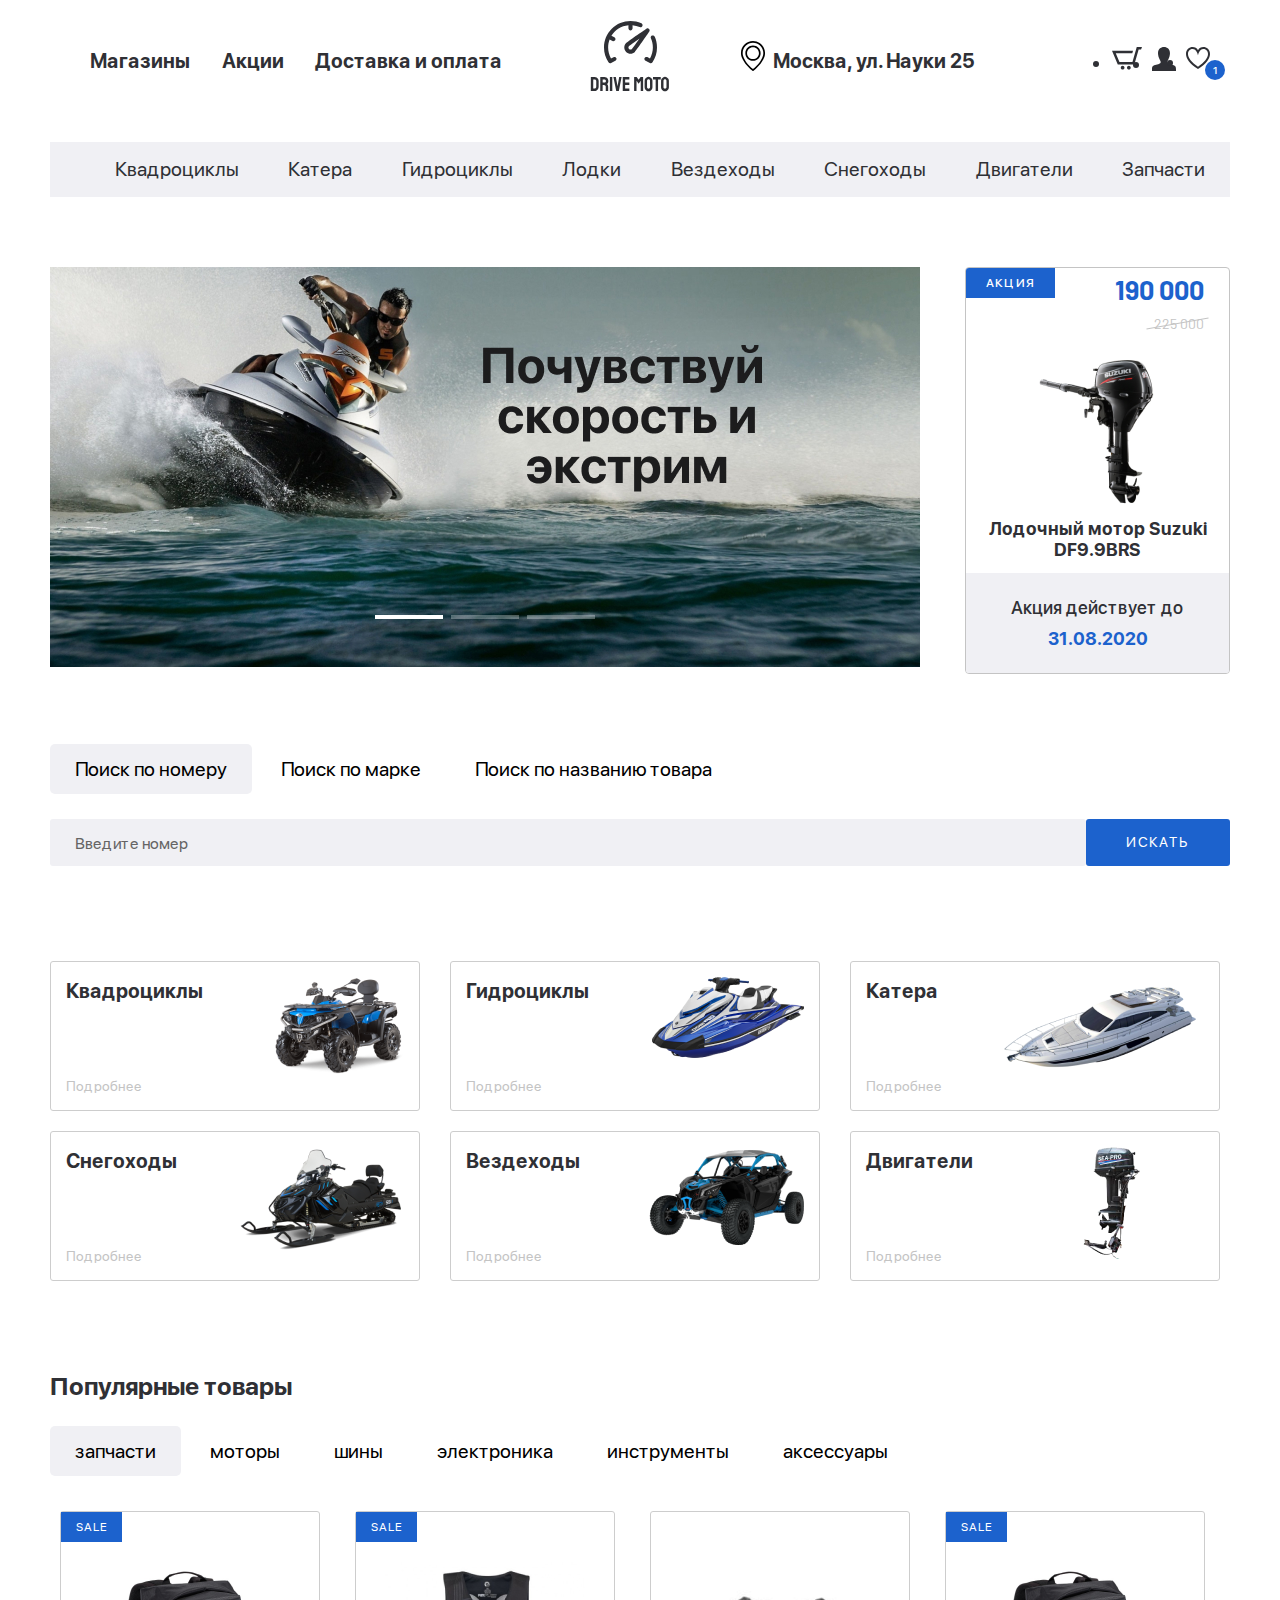
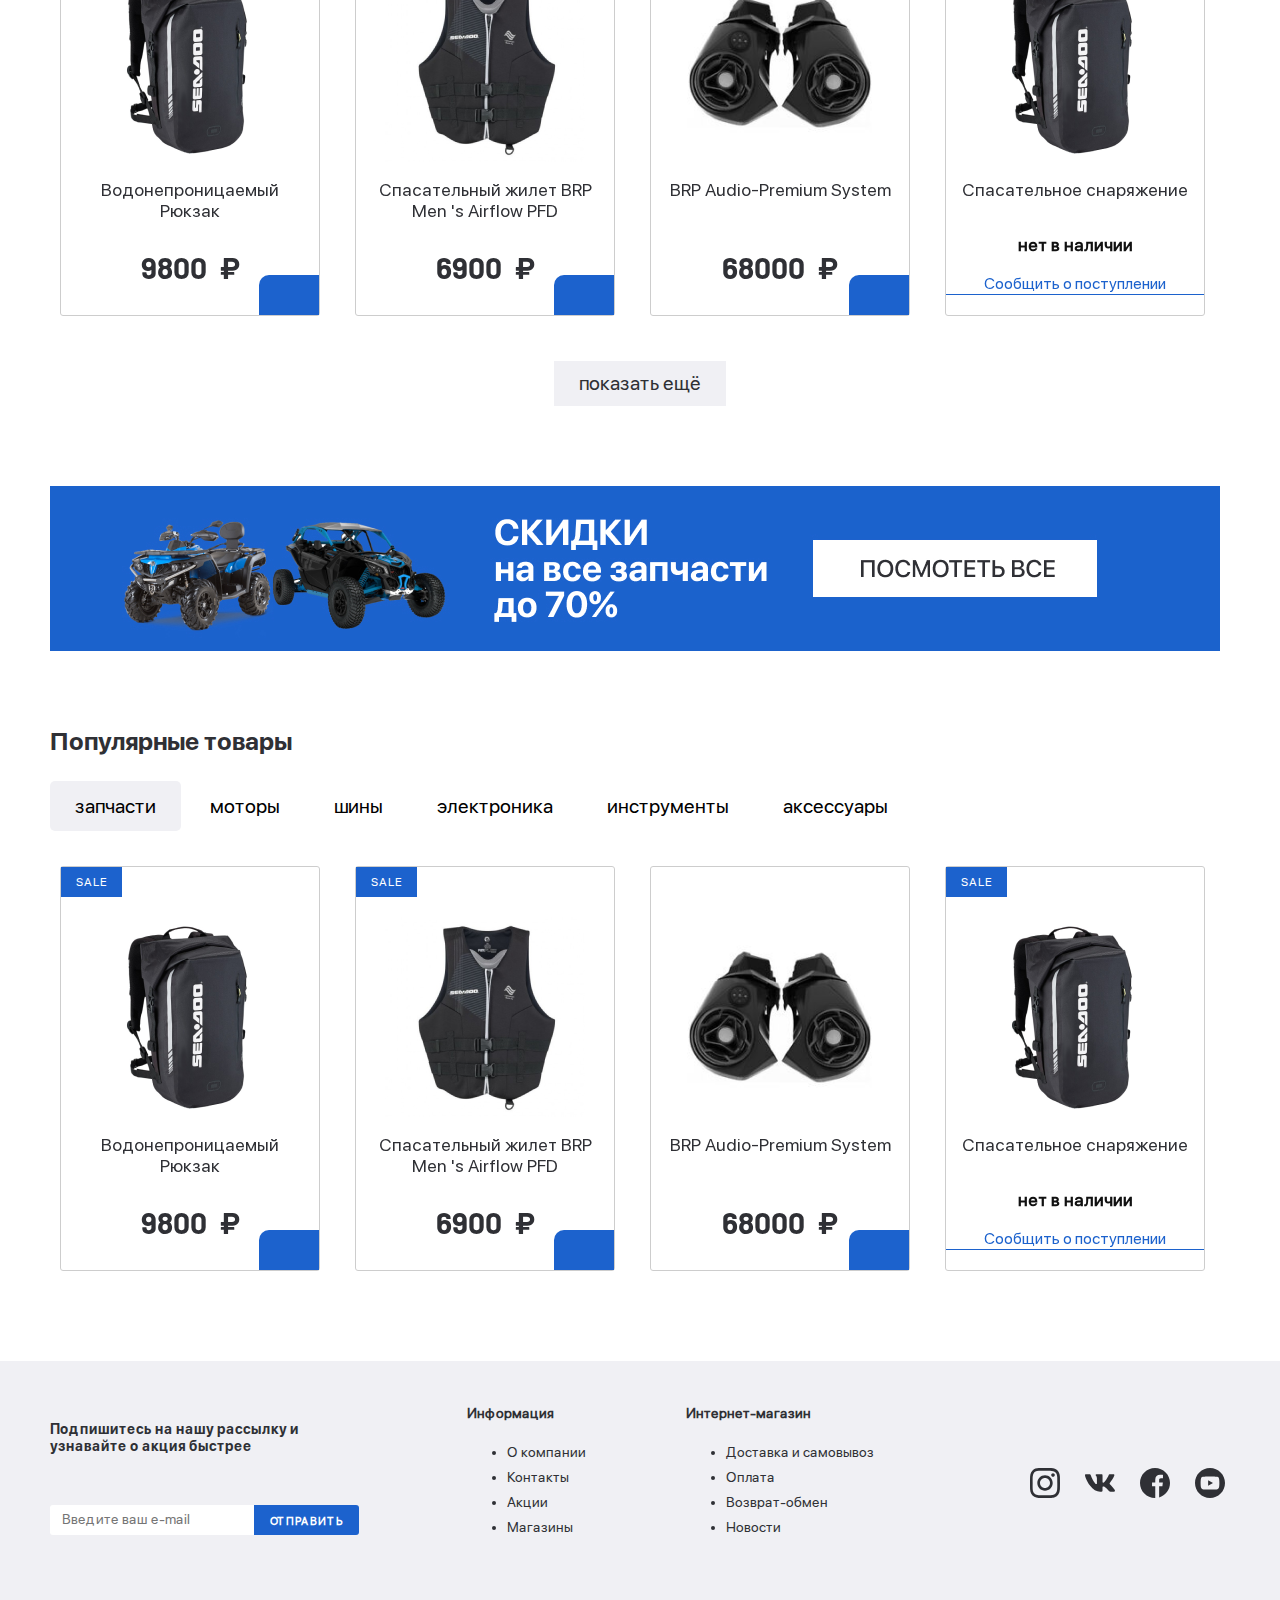
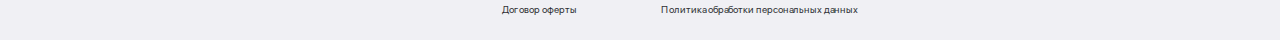
==== commit 147aa62d: "Fix (home-page): minor fixes" ====
--- a/index.html
+++ b/index.html
@@ -46,6 +46,7 @@
             <p class="header__adress">Москва, ул. Науки 25</p>
 
             <!-- внутри могут быть как ссылки, так и кнопки -->
+            <!-- дополнительный класс cart-icon у иконок в юзер-листе для нотификаций -->
             <ul class="header__user-list user-list">
               <li class="user-list__item"><a href="#" class="user-list__link">
                   <img src="cscc/common-parts/user-list/img/wish-list.svg" alt="" class="user-list__img">
@@ -1213,7 +1214,7 @@
           <h4 class="footer__form-title">Подпишитесь на нашу рассылку
             и узнавайте о акция быстрее</h4>
           <form action="" class="footer__form">
-            <input type="text" placeholder="Введите ваш e-mail" class="footer__form-input">
+            <input type="email" placeholder="Введите ваш e-mail" class="footer__form-input">
             <button class="footer__form-button" type="submit">Отправить</button>
           </form>
         </div>
--- a/css/output/main.css
+++ b/css/output/main.css
@@ -1566,7 +1566,7 @@
   content: "";
   top: 8px;
   right: 15px;
-  height: 2px;
+  height: 1px;
   width: 90%;
   background-color: #C4C4C4;
   transform: rotate(-10deg);
@@ -1939,6 +1939,7 @@
   border: none;
   padding: 0;
   cursor: pointer;
+  transition: 0.3s box-shadow ease-in;
 }
 
 .product-card__wish-list svg {
@@ -1947,11 +1948,13 @@
   transition: all .3s;
 }
 
+.product-card__wish-list:hover svg {
+  fill: #1C62CD;
+  filter: drop-shadow(0px 0px 5px #1C62CD);
+}
+
 .product-card__wish-list--active svg {
-  fill: #1C62CD;
-}
-
-.product-card__wish-list:hover {
+  transition: 0.3s all ease-in;
   fill: #1C62CD;
 }
 
@@ -1988,6 +1991,8 @@
 }
 
 .product-card__price {
+  position: absolute;
+  bottom: 0;
   font-family: "Barlow-Bold";
   font-style: normal;
   font-weight: bold;
@@ -1998,7 +2003,14 @@
   transition: 0.3s color;
 }
 
+.product-card__price::after {
+  content: "₽";
+  font-style: inherit;
+  margin-left: 0.4em;
+}
+
 .product-card__cart {
+  /* в дизайне не обозначено состояние кнопки, когда товар уже был ранее добавлен в корзиную По этому при активном элементе перекрашиваю вложенную svg в чёрный*/
   position: absolute;
   content: "";
   height: 40px;
@@ -2124,11 +2136,15 @@
 .footer__top {
   display: flex;
   justify-content: space-between;
+  align-items: center;
   padding-top: 40px;
   padding-bottom: 40px;
 }
 
 .footer__subscribe-form {
+  display: flex;
+  flex-direction: column;
+  justify-content: space-between;
   width: 300px;
   margin-right: 15px;
 }
@@ -2139,7 +2155,7 @@
   font-weight: bold;
   font-size: 14px;
   line-height: 17px;
-  margin-bottom: 40px;
+  margin-bottom: 50px;
 }
 
 .footer__form {
@@ -2179,23 +2195,10 @@
   border: none;
   padding: 10px 16px;
   cursor: pointer;
-  /* 
-    & svg {
-      height: inherit;
-      width: inherit;
-      transition: all .3s;
-    }
-
-    &--active svg{
-      fill: $color-accent;
-    }
-
-    &:hover {
-      fill: $color-accent;
-    } */
 }
 
 .footer__social-links {
+  height: 100%;
   width: 300px;
 }
 
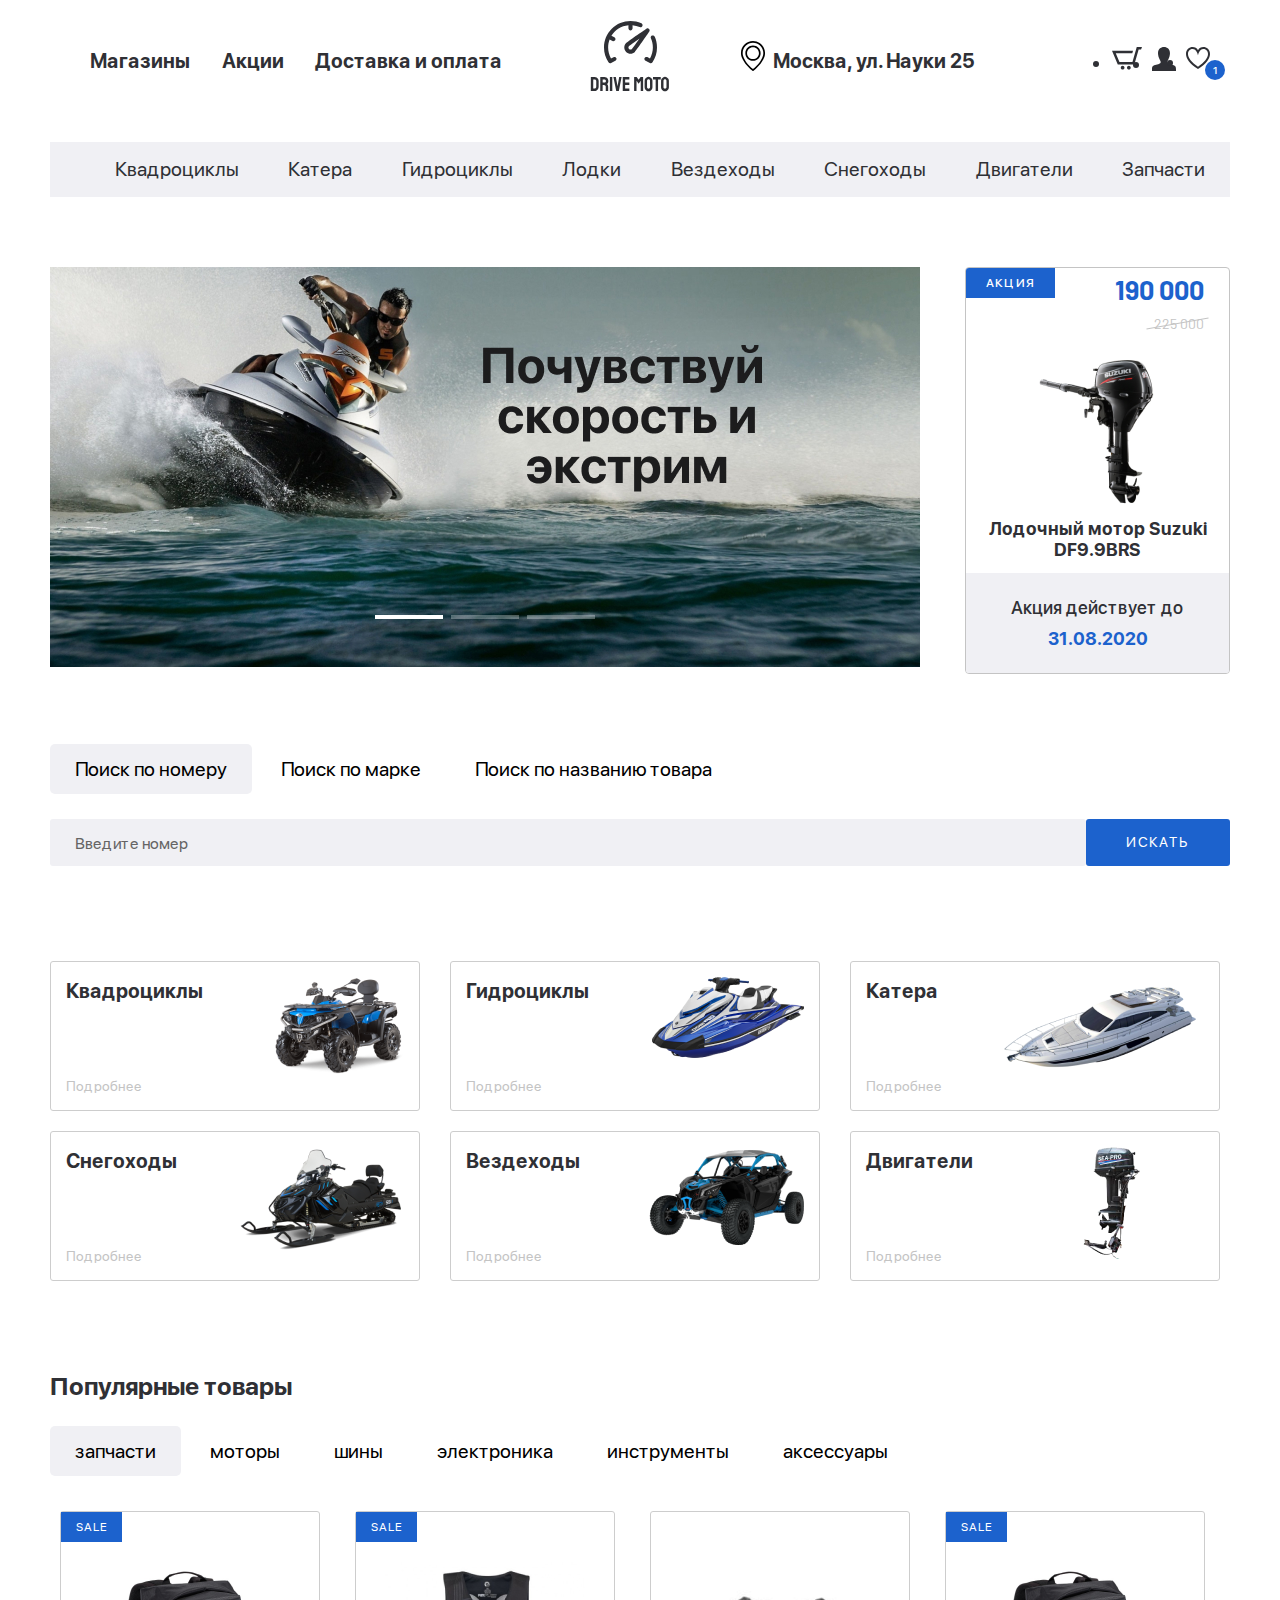
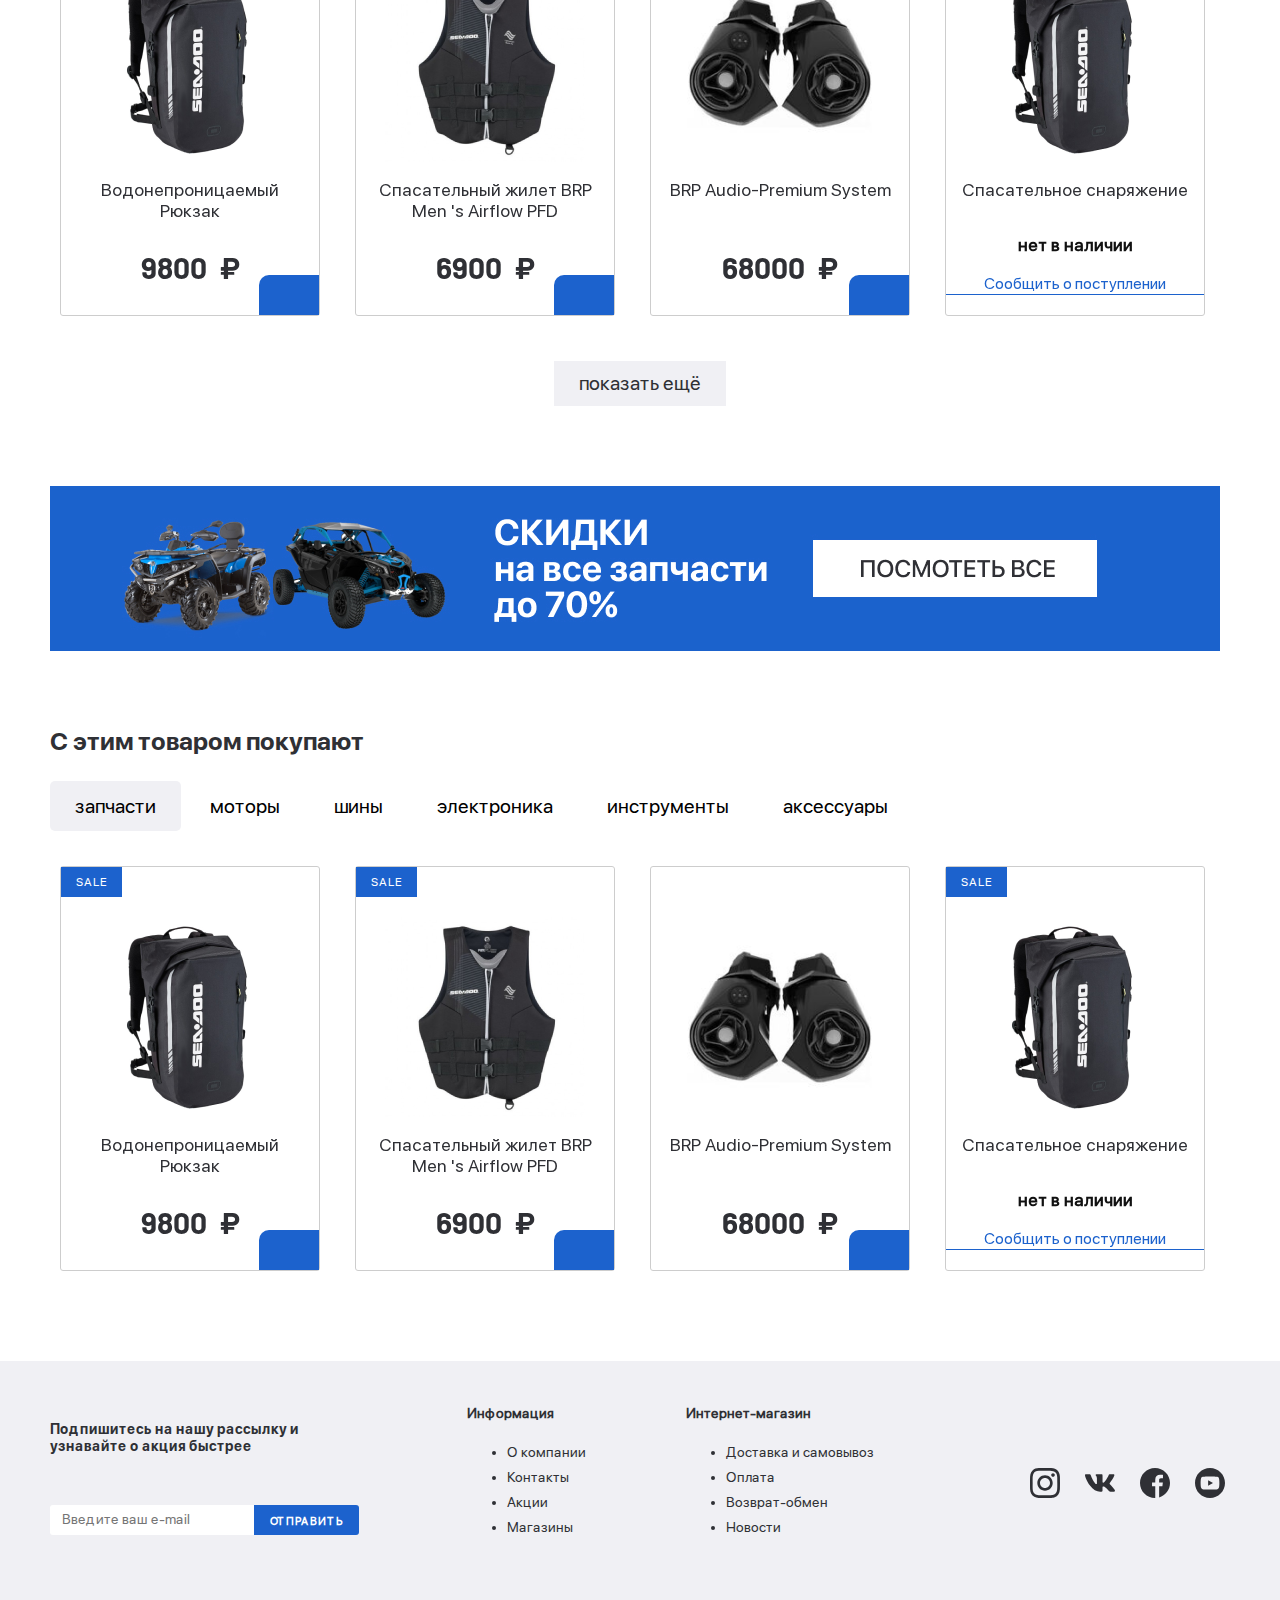
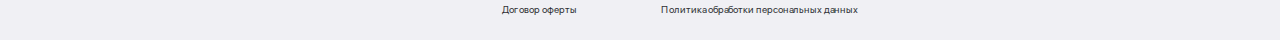
==== commit fe75f4f8: "Feat (home-page): Added a special class to hide headers entries sections. To advance SEO" ====
--- a/index.html
+++ b/index.html
@@ -15,7 +15,7 @@
 </head>
 
 <body>
-
+<!-- добавил скрытые заголовки на страницу через class="hide-title", для улучшения seo -->
   <header class="header">
     <div class="header__top">
       <div class="container">
@@ -249,6 +249,7 @@
       <div class="popular__inner tabs">
         <div class="popular__tabs tabs__btn-box">
           <!-- tabs-section__btn-box -->
+          <!-- каждый таб имеет атрибут с именем группы, к которой он принадлежит. Этими группами разграничиваются свайперы на странице -->
           <button data-section="popular" data-btn="1" type="button" class="tabs__btn ">запчасти</button>
           <button data-section="popular" data-btn="2" type="button" class="tabs__btn ">моторы</button>
           <button data-section="popular" data-btn="3" type="button" class="tabs__btn ">шины</button>
@@ -258,6 +259,8 @@
         </div>
 
         <!-- возможно, для всего контента нужно будет сделать дополнительную обёртку. Логически изолировать таким образом контент от табов -->
+        
+        <!-- каждый контейнер под контент имеет атрибут с именем группы, к которой он принадлежит, и через который он связан с табом. Этими группами разграничиваются свайперы на странице -->
         <div data-section="popular" data-content='1' class="tabs__contents-box">
           <!-- search__content-box -->
           <div class="popular-section__slider">
@@ -720,12 +723,12 @@
         </div>
       </div>
 
-
     </div>
 
   </section>
 
   <section class="banner">
+    <h2 class="hide-title" >Скидки на все запчасти до 70%!</h2>
     <div class="container">
       <a href="#" class="banner__link">
         <img src="cscc/banner-section/content-img/banner.jpg" alt="Скидки на все запчасти до 70%">
@@ -737,7 +740,7 @@
   <section class="popular">
     <div class="container">
 
-      <h2 class="popular__title">Популярные товары</h2>
+      <h2 class="popular__title">C этим товаром покупают</h2>
       <div class="popular__inner tabs">
         <div class="popular__tabs tabs__btn-box">
           <!-- tabs-section__btn-box -->
@@ -1220,6 +1223,7 @@
         </div>
 
         <div class="footer__information-list list-info">
+          <h3 class="hide-title">Полезная информация</h3>
           <div class="list-info__section">
             <h6 class="list-info__title">Информация</h6>
             <ul class="list-info__list">
@@ -1241,6 +1245,7 @@
         </div>
 
         <div class="footer__social-links">
+          <h3 class="hide-title">Наши социальные сети</h3>
           <ul class="footer__social-buttons-list social-links">
             <li class="social-links__item social-links__item_facebook">
               <a href="#">
--- a/css/output/main.css
+++ b/css/output/main.css
@@ -565,6 +565,10 @@
   color: red;
 }
 
+.hide-title {
+  display: none;
+}
+
 /* общие блоки */
 .user-list {
   display: flex;
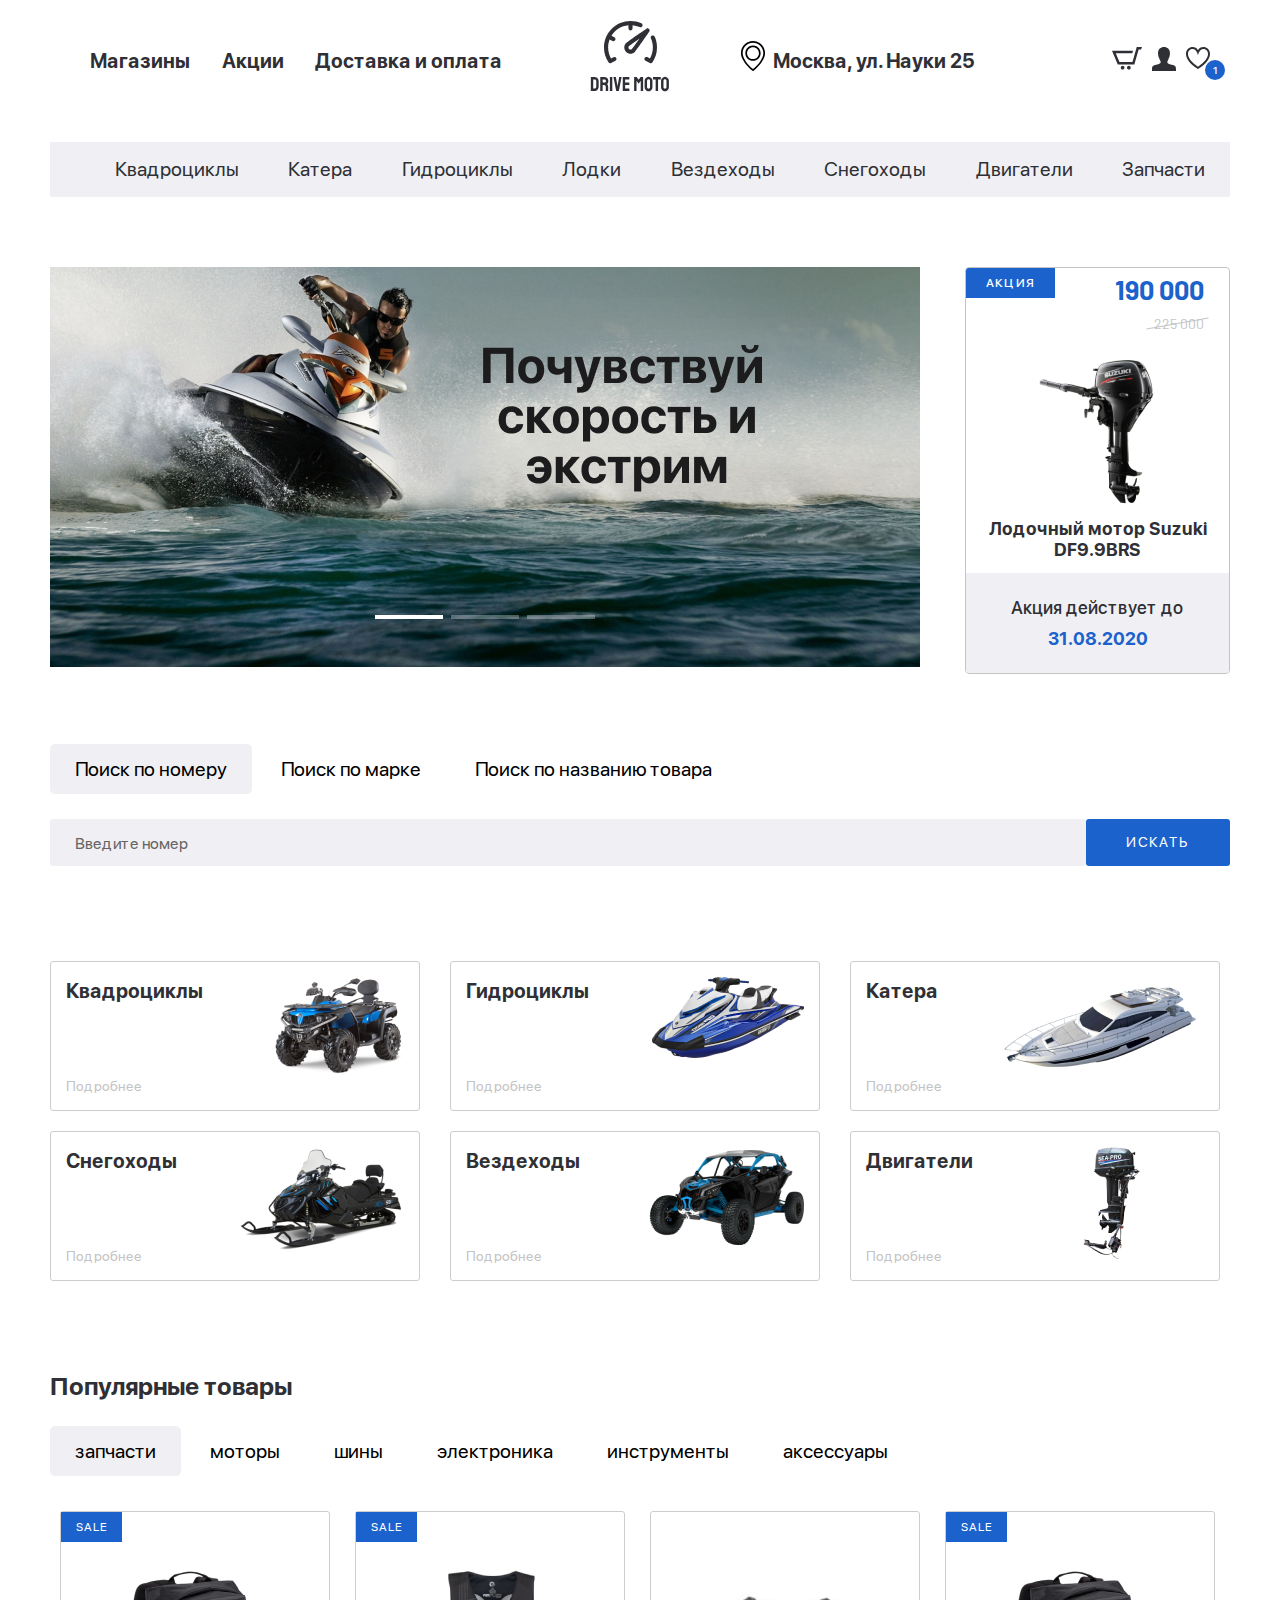
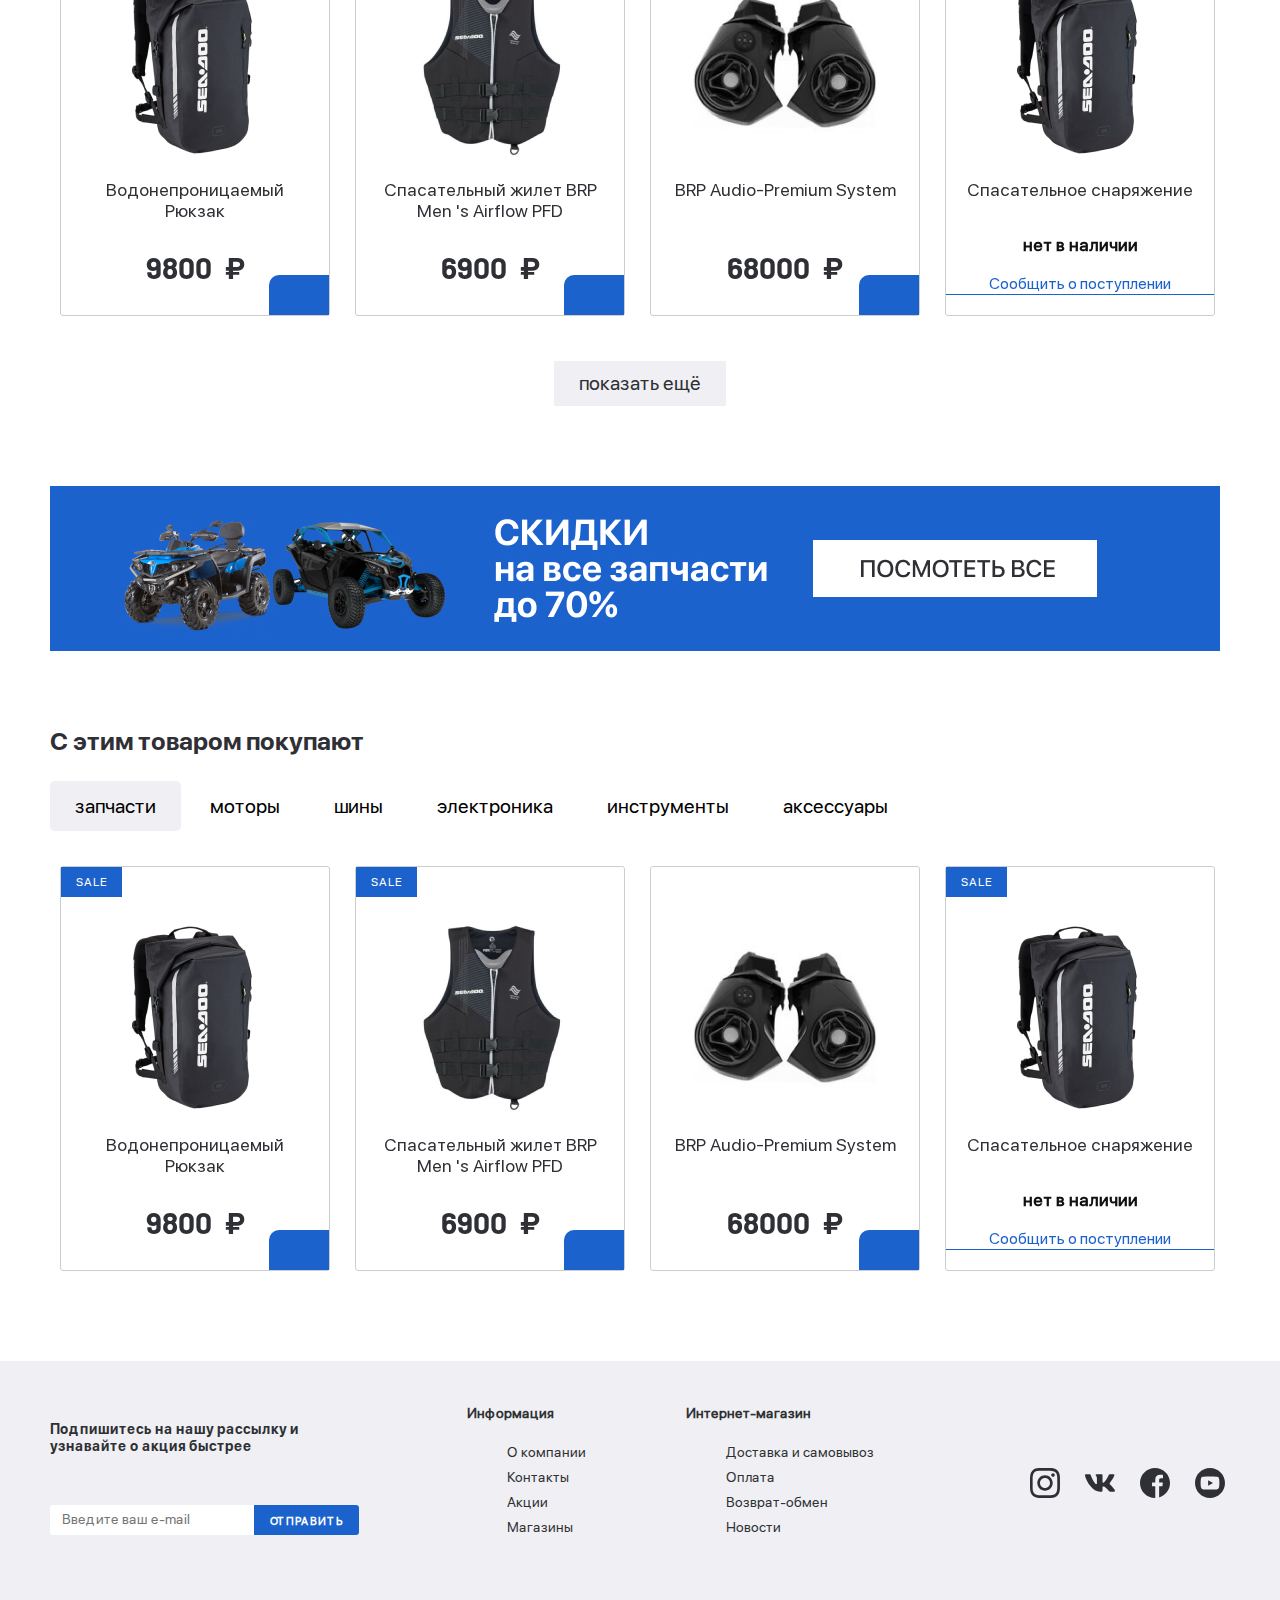
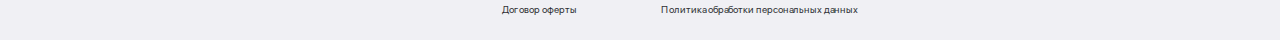
==== commit ebe40a8e: "test" ====
--- a/index.html
+++ b/index.html
@@ -283,7 +283,7 @@
                     </button>
                     <button type="button" class="product-card__notify">Сообщить о поступлении</button>
 
-                    <a href class="product-card__inner">
+                    <a href="./catalog" class="product-card__inner">
                       <p class="product-card__hover-text">посмотреть товар</p>
                       <p class="product-card__not-available">нет в наличии</p>
 
--- a/css/output/main.css
+++ b/css/output/main.css
@@ -457,7 +457,7 @@
 }
 
 body {
-  color: #2F3035;
+  color: #2f3035;
   font-family: "SFProDisplay-Regular", sans-serif;
   font-size: 20px;
   line-height: 24px;
@@ -469,6 +469,11 @@
   max-width: 1200px;
   margin: 0 auto;
   padding: 0 10px;
+}
+
+li {
+  list-style-type: none;
+  /* Убираем маркеры */
 }
 
 .hidden {
@@ -1549,7 +1554,7 @@
 .promo-deal__price-new::after {
   position: absolute;
   content: "";
-  top: 8px;
+  top: 8px; 
   right: 0;
   height: 18px;
   width: 15px;
@@ -1912,9 +1917,10 @@
 
 /* кароточка товара */
 .product-card {
+  /* FIXME: надо либо перевести на гриды, либо дальше костылять. Убрать отсутпы здесь, и добавлять потомкам контейнеров уже на местах, через вложенность scss*/
   position: relative;
   height: 405px;
-  width: 260px;
+  width: 270px;
   margin: 10px;
   border: 1px solid #cdcdcd;
   border-radius: 3px;
@@ -1949,7 +1955,7 @@
 .product-card__wish-list svg {
   height: inherit;
   width: inherit;
-  transition: all .3s;
+  transition: all 0.3s;
 }
 
 .product-card__wish-list:hover svg {
@@ -1977,9 +1983,12 @@
 }
 
 .product-card__img {
-  width: auto;
   margin-top: 35px;
   margin-bottom: 10px;
+}
+
+.product-card__img img {
+  max-width: 100%;
 }
 
 .product-card__title {
@@ -1989,7 +1998,7 @@
   font-size: 18px;
   line-height: 21px;
   text-align: center;
-  color: #2F3035;
+  color: #2f3035;
   margin-bottom: 25px;
   transition: 0.3s color;
 }
@@ -2002,7 +2011,7 @@
   font-weight: bold;
   font-size: 30px;
   line-height: 36px;
-  color: #2F3035;
+  color: #2f3035;
   margin-bottom: 30px;
   transition: 0.3s color;
 }
@@ -2030,7 +2039,7 @@
 .product-card__cart svg {
   height: 23px;
   width: 30px;
-  transition: all .9s;
+  transition: all 0.9s;
 }
 
 .product-card__cart--active svg {
@@ -2045,7 +2054,7 @@
   position: absolute;
   top: 30%;
   padding: 18px 22px;
-  color: #2F3035;
+  color: #2f3035;
   box-shadow: 0px 0px 15px rgba(0, 0, 0, 0.2);
   border-radius: 3px;
   background-color: rgba(255, 255, 255, 0.9);
@@ -2102,7 +2111,7 @@
   position: absolute;
   top: 30%;
   padding: 18px 22px;
-  color: #2F3035;
+  color: #2f3035;
   box-shadow: 0px 0px 15px rgba(0, 0, 0, 0.2);
   border-radius: 3px;
   background-color: rgba(255, 255, 255, 0.9);
@@ -2282,3 +2291,348 @@
   filter: drop-shadow(0px 0px 5px #1C62CD);
   fill: #1C62CD;
 }
+
+/* ============================================ */
+/* catalog - page */
+/* catalog-page */
+.catalog {
+  margin-bottom: 100px;
+}
+
+.catalog__breadcrumbs {
+  margin-bottom: 40px;
+}
+
+.catalog__title {
+  font-family: "SFProDisplay-Bold";
+  font-style: normal;
+  font-weight: bold;
+  font-size: 30px;
+  line-height: 36px;
+  margin-bottom: 25px;
+}
+
+.catalog__top-filter {
+  margin-bottom: 45px;
+}
+
+.catalog__inner {
+  display: flex;
+}
+
+.catalog__aside {
+  /* FIXME: секцию не стилизовал, посколько в макете есть элементы стилизация которых, будет через плагины для реакта. И стилизовать их сейчас иными средствами - лишняя трата времени. Посколько нативным css полностью сверстать не получится, решил не делать вовсе. Просто экономлю на этом время */
+  height: auto;
+  min-width: 290px;
+  min-height: 1330px;
+  background-color: white;
+  background-image: url("/store/cscc/page-catalog/img/bg.png");
+  background-position: top;
+  background-repeat: no-repeat;
+  background-size: contain;
+}
+
+.catalog__products {
+  padding-left: 300px;
+  margin-left: -290px;
+}
+
+.catalog__product-list {
+  align-self: center;
+  display: flex;
+  justify-content: center;
+  flex-wrap: wrap;
+  margin-bottom: 70px;
+}
+
+.catalog__pagination {
+  width: 100%;
+  display: flex;
+  justify-content: center;
+}
+
+/* сам лист */
+/* breadcrumbs */
+.breadcrumbs__list-item {
+  display: inline-block;
+  position: relative;
+  margin-right: 10px;
+  padding-right: 16px;
+  font-family: "SFProDisplay-Regular";
+  font-style: normal;
+  font-weight: normal;
+  font-size: 15px;
+  line-height: 18px;
+  color: #C4C4C4;
+}
+
+.breadcrumbs__list-item::after {
+  content: "";
+  position: absolute;
+  right: 0;
+  background-image: url("./../../../store/cscc/common-parts/breadcrumbs/icon/Back.png");
+  height: 10px;
+  width: 6px;
+  bottom: 4px;
+}
+
+.breadcrumbs__list-item:last-child::after {
+  display: none;
+}
+
+/* top-filter */
+.top-filter {
+  display: flex;
+  justify-content: space-between;
+  margin-left: auto;
+}
+
+.top-filter__tags li {
+  display: inline-block;
+  font-family: "SFProDisplay-Regular";
+  font-style: normal;
+  font-weight: normal;
+  font-size: 14px;
+  line-height: 17px;
+  color: #2f3035;
+  padding: 5px 20px;
+  background-color: #F0F0F4;
+  border-radius: 3px;
+  margin-right: 10px;
+}
+
+.top-filter__view-customize {
+  display: flex;
+}
+
+.top-filter__flow-change {
+  display: flex;
+  margin-left: 50px;
+}
+
+.top-filter__button {
+  height: 24px;
+  width: 24px;
+  display: flex;
+  justify-content: center;
+  align-items: center;
+  background-color: transparent;
+  border: none;
+  padding: 0;
+  cursor: pointer;
+  transition: 0.3s box-shadow ease-in;
+  /* fill: $text-color-base; */
+  outline: none;
+}
+
+.top-filter__button svg {
+  height: inherit;
+  width: inherit;
+  transition: opacity 0.3s;
+  opacity: 0.3;
+}
+
+.top-filter__button:hover svg {
+  /* fill: $color-accent; */
+  /* 
+      filter: drop-shadow(0px 0px 5px $color-accent); */
+  opacity: 1;
+}
+
+.top-filter__button--active svg {
+  transition: 0.3s opacity ease-in;
+  opacity: 1;
+}
+
+.top-filter__button + .top-filter__button {
+  margin-left: 10px;
+}
+
+/* pagination */
+.pagination {
+  width: 100%;
+  justify-content: center;
+  font-family: "SFProDisplay-Regular";
+}
+
+.pagination-list {
+  display: flex;
+  justify-content: center;
+}
+
+.pagination-list__item {
+  border: 2px solid transparent;
+  margin: 0 4px;
+  line-height: 22px;
+  font-size: 18px;
+  color: #C4C4C4;
+}
+
+.pagination-list__item a {
+  padding: 5px 12px;
+  display: block;
+  width: 100%;
+  height: 100%;
+}
+
+.pagination-list__item--active {
+  border: 2px solid #1C62CD;
+  color: #1C62CD;
+}
+
+.pagination-list__item--more {
+  position: relative;
+}
+
+.pagination-list__item--more::before {
+  position: absolute;
+  content: "...";
+  bottom: 4px;
+  padding-left: 5px;
+}
+
+/* product-page */
+.showcase {
+  display: flex;
+  margin-bottom: 100px;
+}
+
+.showcase__front {
+  text-align: center;
+  min-width: 500px;
+  padding: 10px;
+  margin-right: 100px;
+  position: relative;
+}
+
+.showcase__front--sale::before {
+  content: "SALE";
+  padding: 15px 25px;
+  background-color: #1C62CD;
+  position: absolute;
+  left: 0;
+  top: 0;
+  text-transform: uppercase;
+  color: white;
+  font-size: 12px;
+  line-height: 14px;
+  letter-spacing: 0.07em;
+  border-radius: 3px;
+}
+
+.showcase__product-image {
+  margin-top: 60px;
+  margin-bottom: 20px;
+}
+
+.showcase__product-image img {
+  max-width: 100%;
+}
+
+.showcase__old-price {
+  display: block;
+  width: fit-content;
+  margin: 0 auto;
+  position: relative;
+  font-family: "Barlow-Regular";
+  font-style: normal;
+  font-weight: normal;
+  font-size: 30px;
+  line-height: 36px;
+  margin-bottom: 10px;
+}
+
+.showcase__old-price::before {
+  position: absolute;
+  content: "";
+  top: 20px;
+  right: 15px;
+  height: 1px;
+  width: 100%;
+  background-color: #C4C4C4;
+  transform: rotate(-10deg);
+  z-index: 100;
+}
+
+.showcase__new-price {
+  font-family: "Barlow-Bold";
+  font-style: normal;
+  font-weight: bold;
+  font-size: 40px;
+  line-height: 48px;
+  margin-bottom: 20px;
+}
+
+.showcase__reduce-price {
+  font-family: "SFProDisplay-Regular";
+  font-style: normal;
+  font-weight: normal;
+  font-size: 15px;
+  line-height: 18px;
+  color: #1C62CD;
+}
+
+.showcase__description {
+  display: flex;
+  flex-direction: column;
+  align-items: flex-start;
+}
+
+.showcase__title {
+  font-family: "SFProDisplay-Bold";
+  font-style: normal;
+  font-weight: bold;
+  font-size: 30px;
+  line-height: 36px;
+  margin-bottom: 10px;
+}
+
+.showcase__barcode {
+  font-family: "SFProDisplay-Regular";
+  font-style: normal;
+  font-weight: normal;
+  font-size: 15px;
+  line-height: 18px;
+  margin-bottom: 30px;
+}
+
+.showcase__buy {
+  display: block;
+  padding: 15px 40px;
+  font-family: "SFProDisplay-Regular";
+  font-style: normal;
+  font-size: 14px;
+  line-height: 17px;
+  letter-spacing: 0.12em;
+  text-transform: uppercase;
+  text-align: center;
+  border: none;
+  color: white;
+  border-radius: 3px;
+  background-color: #1C62CD;
+  margin-top: auto;
+  cursor: pointer;
+}
+
+.product-desc__item {
+  display: flex;
+  justify-content: space-between;
+  margin-bottom: 21px;
+  padding-bottom: 5px;
+  border-bottom: 1px solid rgba(47, 48, 53, 0.1);
+  font-family: "SFProDisplay-Regular";
+  font-style: normal;
+  font-weight: normal;
+  font-size: 20px;
+  line-height: 24px;
+}
+
+.product-desc__name {
+  width: 55%;
+}
+
+.product-desc__value {
+  display: inline-block;
+  width: 45%;
+  text-align: start;
+}
